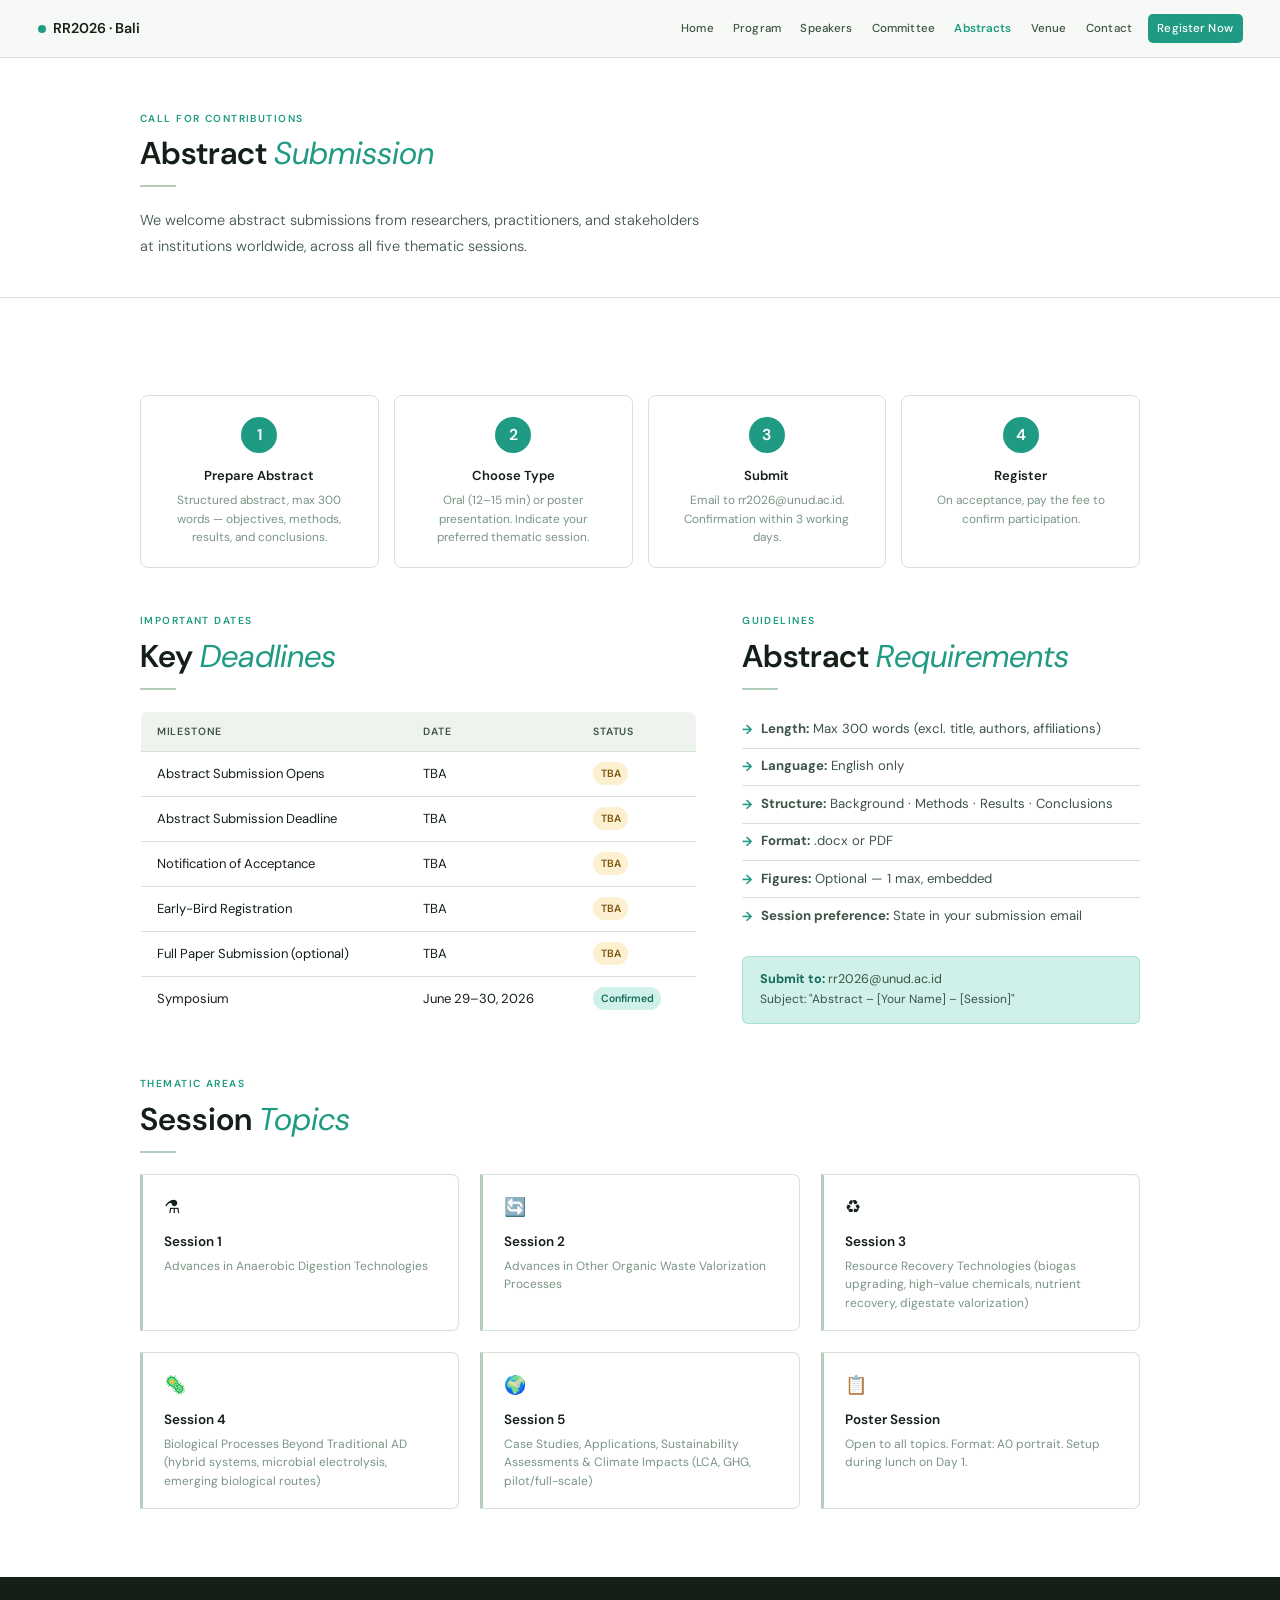
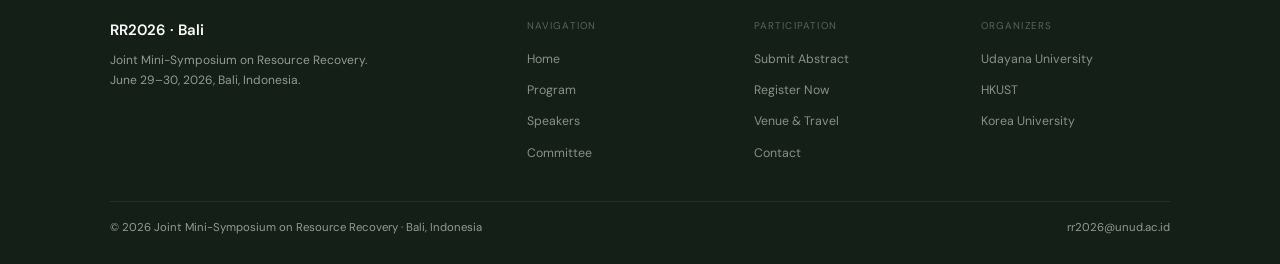
==== abstracts.html @ 8d0b7ef0 "abstracts.html" ====
<!DOCTYPE html>
<html lang="en">
<head>
<meta charset="UTF-8">
<meta name="viewport" content="width=device-width, initial-scale=1.0">
<title>Abstracts | RR2026 — Joint Mini-Symposium on Resource Recovery, Bali</title>
<link rel="stylesheet" href="style.css">
</head>
<body>

<!-- ── NAV ── -->
<nav>
  <div class="nav-logo"><span class="dot"></span> RR2026 &middot; Bali</div>
  <div class="nav-links">
    <a href="index.html">Home</a>
    <a href="program.html">Program</a>
    <a href="speakers.html">Speakers</a>
    <a href="committee.html">Committee</a>
    <a href="abstracts.html" class="active">Abstracts</a>
    <a href="venue.html">Venue</a>
    <a href="contact.html">Contact</a>
    <a href="register.html" class="nav-cta">Register Now</a>
  </div>
</nav>

<div style="padding-top:58px;">
  <div class="page-header">
    <div class="container">
      <p class="eyebrow">Call for Contributions</p>
      <h1 class="section-title">Abstract <em>Submission</em></h1>
      <div class="rule"></div>
      <p class="section-lead">We welcome abstract submissions from researchers, practitioners, and stakeholders at institutions worldwide, across all five thematic sessions.</p>
    </div>
  </div>

  <section class="sec-white">
    <div class="container">

      <div class="steps-row">
        <div class="step-card"><div class="step-num">1</div><div class="step-title">Prepare Abstract</div><div class="step-desc">Structured abstract, max 300 words — objectives, methods, results, and conclusions.</div></div>
        <div class="step-card"><div class="step-num">2</div><div class="step-title">Choose Type</div><div class="step-desc">Oral (12–15 min) or poster presentation. Indicate your preferred thematic session.</div></div>
        <div class="step-card"><div class="step-num">3</div><div class="step-title">Submit</div><div class="step-desc">Email to rr2026@unud.ac.id. Confirmation within 3 working days.</div></div>
        <div class="step-card"><div class="step-num">4</div><div class="step-title">Register</div><div class="step-desc">On acceptance, pay the fee to confirm participation.</div></div>
      </div>

      <div style="display:grid;grid-template-columns:1.4fr 1fr;gap:3rem;align-items:start;margin-top:3rem;">
        <div>
          <p class="eyebrow">Important Dates</p>
          <h2 class="section-title">Key <em>Deadlines</em></h2>
          <div class="rule"></div>
          <table class="dates-table">
            <thead><tr><th>Milestone</th><th>Date</th><th>Status</th></tr></thead>
            <tbody>
              <tr><td>Abstract Submission Opens</td><td>TBA</td><td><span class="spill spill-tba">TBA</span></td></tr>
              <tr><td>Abstract Submission Deadline</td><td>TBA</td><td><span class="spill spill-tba">TBA</span></td></tr>
              <tr><td>Notification of Acceptance</td><td>TBA</td><td><span class="spill spill-tba">TBA</span></td></tr>
              <tr><td>Early-Bird Registration</td><td>TBA</td><td><span class="spill spill-tba">TBA</span></td></tr>
              <tr><td>Full Paper Submission (optional)</td><td>TBA</td><td><span class="spill spill-tba">TBA</span></td></tr>
              <tr><td>Symposium</td><td>June 29–30, 2026</td><td><span class="spill spill-ok">Confirmed</span></td></tr>
            </tbody>
          </table>
        </div>
        <div>
          <p class="eyebrow">Guidelines</p>
          <h2 class="section-title">Abstract <em>Requirements</em></h2>
          <div class="rule"></div>
          <ul class="checklist">
            <li><span class="ck-icon">→</span><div><strong>Length:</strong> Max 300 words (excl. title, authors, affiliations)</div></li>
            <li><span class="ck-icon">→</span><div><strong>Language:</strong> English only</div></li>
            <li><span class="ck-icon">→</span><div><strong>Structure:</strong> Background · Methods · Results · Conclusions</div></li>
            <li><span class="ck-icon">→</span><div><strong>Format:</strong> .docx or PDF</div></li>
            <li><span class="ck-icon">→</span><div><strong>Figures:</strong> Optional — 1 max, embedded</div></li>
            <li><span class="ck-icon">→</span><div><strong>Session preference:</strong> State in your submission email</div></li>
          </ul>
          <div class="notice notice-teal" style="margin-top:1.4rem;">
            <strong>Submit to:</strong> rr2026@unud.ac.id<br>
            <span style="font-size:0.8rem;">Subject: "Abstract – [Your Name] – [Session]"</span>
          </div>
        </div>
      </div>

      <div style="margin-top:3.5rem;">
        <p class="eyebrow">Thematic Areas</p>
        <h2 class="section-title">Session <em>Topics</em></h2>
        <div class="rule"></div>
        <div class="grid-3" style="margin-top:1.4rem;">
          <div class="topic-card"><div class="topic-icon">⚗️</div><div class="topic-title">Session 1</div><div class="topic-desc">Advances in Anaerobic Digestion Technologies</div></div>
          <div class="topic-card"><div class="topic-icon">🔄</div><div class="topic-title">Session 2</div><div class="topic-desc">Advances in Other Organic Waste Valorization Processes</div></div>
          <div class="topic-card"><div class="topic-icon">♻️</div><div class="topic-title">Session 3</div><div class="topic-desc">Resource Recovery Technologies (biogas upgrading, high-value chemicals, nutrient recovery, digestate valorization)</div></div>
          <div class="topic-card"><div class="topic-icon">🦠</div><div class="topic-title">Session 4</div><div class="topic-desc">Biological Processes Beyond Traditional AD (hybrid systems, microbial electrolysis, emerging biological routes)</div></div>
          <div class="topic-card"><div class="topic-icon">🌍</div><div class="topic-title">Session 5</div><div class="topic-desc">Case Studies, Applications, Sustainability Assessments &amp; Climate Impacts (LCA, GHG, pilot/full-scale)</div></div>
          <div class="topic-card"><div class="topic-icon">📋</div><div class="topic-title">Poster Session</div><div class="topic-desc">Open to all topics. Format: A0 portrait. Setup during lunch on Day 1.</div></div>
        </div>
      </div>

    </div>
  </section>
</div>

<!-- ── FOOTER ── -->
<footer>
  <div class="footer-grid">
    <div class="footer-brand"><div class="footer-name">RR2026 · Bali</div><p>Joint Mini-Symposium on Resource Recovery. June 29–30, 2026, Bali, Indonesia.</p></div>
    <div><div class="footer-col-ttl">Navigation</div><ul class="footer-links"><li><a href="index.html">Home</a></li><li><a href="program.html">Program</a></li><li><a href="speakers.html">Speakers</a></li><li><a href="committee.html">Committee</a></li></ul></div>
    <div><div class="footer-col-ttl">Participation</div><ul class="footer-links"><li><a href="abstracts.html">Submit Abstract</a></li><li><a href="register.html">Register Now</a></li><li><a href="venue.html">Venue &amp; Travel</a></li><li><a href="contact.html">Contact</a></li></ul></div>
    <div><div class="footer-col-ttl">Organizers</div><ul class="footer-links"><li><a href="https://unud.ac.id" target="_blank">Udayana University</a></li><li><a href="https://hkust.edu.hk" target="_blank">HKUST</a></li><li><a href="https://korea.ac.kr" target="_blank">Korea University</a></li></ul></div>
  </div>
  <div class="footer-bottom"><span>© 2026 Joint Mini-Symposium on Resource Recovery · Bali, Indonesia</span><span>rr2026@unud.ac.id</span></div>
</footer>
<script src="js/main.js"></script>
</body>
</html>
---- style.css ----
/* ===================================================
   RR2026 — Microbe-inspired Theme
   Palette: bioluminescent teal + agar amber + spore violet
   Font: system sans-serif stack
   =================================================== */

@import url('https://fonts.googleapis.com/css2?family=DM+Sans:ital,opsz,wght@0,9..40,300;0,9..40,400;0,9..40,500;0,9..40,600;1,9..40,400&display=swap');

:root {
  /* ── Microbe palette ── */
  --bg:          #f7f9f7;       /* agar plate off-white  */
  --bg2:         #eef3ee;       /* petri dish green tint */
  --bg3:         #e4ede9;       /* culture medium        */
  --surface:     #ffffff;
  --border:      #d5e2d8;
  --border2:     #b5cebc;

  --text:        #141f18;       /* deep forest           */
  --text2:       #3d5447;       /* moss                  */
  --muted:       #7a9484;       /* sage                  */

  /* ── Accent ramps ── */
  --teal:        #1e9b82;       /* bioluminescent teal   */
  --teal-d:      #136b5b;
  --teal-lt:     #d0f0ea;

  --amber:       #b07a1a;       /* spore amber           */
  --amber-d:     #7a540f;
  --amber-lt:    #fdf0d0;

  --violet:      #6e4fa0;       /* crystal violet stain  */
  --violet-d:    #4e3572;
  --violet-lt:   #ede4f8;

  --coral:       #c0553a;       /* safranin red          */
  --coral-d:     #8a3a26;
  --coral-lt:    #faebe5;

  --mint:        #3aaa72;       /* colony green          */
  --mint-d:      #277a50;
  --mint-lt:     #daf3e8;

  /* ── Primary action ── */
  --cta:         var(--teal);
  --cta-d:       var(--teal-d);
  --cta-lt:      var(--teal-lt);

  --cta2:        var(--coral);
  --cta2-d:      var(--coral-d);
  --cta2-lt:     var(--coral-lt);

  font-size: 15px;
}

*, *::before, *::after { box-sizing: border-box; margin: 0; padding: 0; }
html { scroll-behavior: smooth; }

body {
  font-family: 'DM Sans', system-ui, -apple-system, sans-serif;
  background: var(--bg);
  color: var(--text);
  line-height: 1.65;
  overflow-x: hidden;
}

a { color: var(--teal); text-decoration: none; }
a:hover { text-decoration: underline; }

h1, h2, h3, h4 {
  font-family: 'DM Sans', system-ui, -apple-system, sans-serif;
  font-weight: 600;
  line-height: 1.2;
  color: var(--text);
}

/* ── Utility labels ── */
.eyebrow {
  font-size: 0.68rem;
  font-weight: 600;
  letter-spacing: 0.14em;
  text-transform: uppercase;
  color: var(--teal);
  font-variant-numeric: tabular-nums;
  margin-bottom: 0.5rem;
}
.section-title { font-size: clamp(1.55rem, 3vw, 2.1rem); margin-bottom: 0.65rem; }
.section-title em { font-style: italic; font-weight: 400; color: var(--teal); }
.section-lead { font-size: 0.97rem; color: var(--text2); max-width: 560px; line-height: 1.75; font-weight: 300; }
.rule { width: 36px; height: 2px; background: var(--border2); margin: 0.85rem 0 1.4rem; }

/* ── Layout ── */
.container  { max-width: 1060px; margin: 0 auto; padding: 0 2rem; }
section     { padding: 4.5rem 0; }
.sec-alt    { background: var(--bg2); }
.sec-white  { background: var(--surface); }
.sec-teal   { background: var(--teal); }
.sec-dark   { background: var(--text); }

/* ── NAV ── */
nav {
  position: fixed; top: 0; left: 0; right: 0; z-index: 1000;
  background: rgba(247,249,247,0.95);
  backdrop-filter: blur(12px);
  border-bottom: 1px solid var(--border);
  height: 58px;
  display: flex; align-items: center; justify-content: space-between;
  padding: 0 2.5rem;
}
.nav-logo {
  font-size: 0.95rem; font-weight: 600; color: var(--text);
  display: flex; align-items: center; gap: 0.5rem;
}
.nav-logo .dot {
  width: 8px; height: 8px; border-radius: 50%;
  background: var(--teal); display: inline-block;
  animation: pulse-dot 2.4s ease-in-out infinite;
}
@keyframes pulse-dot { 0%,100%{transform:scale(1);opacity:1} 50%{transform:scale(1.5);opacity:0.5} }

.nav-links { display: flex; align-items: center; gap: 0; }
.nav-links a {
  font-size: 0.77rem; font-weight: 500; color: var(--text2);
  padding: 0.32rem 0.65rem; border-radius: 5px;
  transition: all 0.15s; cursor: pointer; text-decoration: none;
  letter-spacing: 0.01em;
}
.nav-links a:hover { color: var(--teal); background: var(--teal-lt); text-decoration: none; }
.nav-links a.active { color: var(--teal); font-weight: 600; }
.nav-cta { background: var(--teal) !important; color: white !important; margin-left: 0.4rem; }
.nav-cta:hover { background: var(--teal-d) !important; }

/* ── Pages ── */
.page { display: none; padding-top: 58px; min-height: 100vh; }
.page.active { display: block; }

/* ── Buttons ── */
.btn {
  display: inline-flex; align-items: center; gap: 0.4rem;
  padding: 0.62rem 1.35rem; border-radius: 6px;
  font-size: 0.87rem; font-weight: 500;
  font-family: inherit; border: none; cursor: pointer;
  transition: all 0.17s; text-decoration: none;
}
.btn-teal  { background: var(--teal);  color: white; }
.btn-teal:hover { background: var(--teal-d); transform: translateY(-1px); text-decoration: none; color: white; }
.btn-outline { background: transparent; color: var(--teal); border: 1.5px solid var(--teal); }
.btn-outline:hover { background: var(--teal-lt); text-decoration: none; }
.btn-amber { background: var(--amber); color: white; }
.btn-amber:hover { background: var(--amber-d); text-decoration: none; color: white; }
.btn-coral { background: var(--coral); color: white; }
.btn-coral:hover { background: var(--coral-d); transform: translateY(-1px); text-decoration: none; color: white; }
.btn-sm    { padding: 0.4rem 0.85rem; font-size: 0.8rem; }
.btn-full  { width: 100%; justify-content: center; }

/* ══════════════════════════════════════════════
   HERO — microbe canvas background
══════════════════════════════════════════════ */
.hero {
  position: relative;
  min-height: calc(100vh - 58px);
  background: #f0f7f3;  /* very light agar tint */
  display: flex; align-items: center;
  overflow: hidden;
  border-bottom: 1px solid var(--border);
}
#microbe-canvas {
  position: absolute; inset: 0;
  width: 100%; height: 100%;
  pointer-events: none;
}

/* subtle grid overlay for petri-dish feel */
.hero::before {
  content: '';
  position: absolute; inset: 0;
  background-image:
    linear-gradient(var(--border) 1px, transparent 1px),
    linear-gradient(90deg, var(--border) 1px, transparent 1px);
  background-size: 48px 48px;
  opacity: 0.25;
  pointer-events: none;
}

.hero-content {
  position: relative; z-index: 2;
  max-width: 1060px; margin: 0 auto;
  padding: 5rem 2rem 5rem;
  width: 100%;
}

.hero-badge {
  display: inline-flex; align-items: center; gap: 0.5rem;
  background: var(--teal-lt);
  color: var(--teal-d);
  font-size: 0.71rem; font-weight: 600;
  letter-spacing: 0.1em; text-transform: uppercase;
  padding: 0.35rem 0.9rem; border-radius: 100px;
  border: 1px solid rgba(30,155,130,0.25);
  margin-bottom: 1.75rem;
}
.hero-badge .live-dot {
  width: 6px; height: 6px; border-radius: 50%;
  background: var(--mint);
  animation: blink-dot 2s ease-in-out infinite;
}
@keyframes blink-dot { 0%,100%{opacity:1} 50%{opacity:0.2} }

.hero h1 {
  font-size: clamp(2rem, 5.5vw, 3.5rem);
  max-width: 780px; line-height: 1.15;
  margin-bottom: 1.1rem; font-weight: 600;
  color: var(--text);
}
.hero h1 em { color: var(--teal); font-style: italic; font-weight: 400; }
.hero-sub {
  font-size: 1rem; font-weight: 300; color: var(--text2);
  max-width: 540px; line-height: 1.8; margin-bottom: 2.5rem;
}
.hero-meta {
  display: flex; flex-wrap: wrap; gap: 2rem;
  padding: 1.4rem 0; border-top: 1px solid var(--border);
  border-bottom: 1px solid var(--border); margin-bottom: 2.5rem;
}
.meta-item { display: flex; flex-direction: column; gap: 0.1rem; }
.meta-lbl  { font-size: 0.67rem; text-transform: uppercase; letter-spacing: 0.1em; color: var(--muted); }
.meta-val  { font-size: 0.9rem; font-weight: 500; color: var(--text); }
.hero-btns { display: flex; gap: 0.75rem; flex-wrap: wrap; }
.hosts-strip {
  margin-top: 2.5rem; padding-top: 1.4rem;
  border-top: 1px solid var(--border);
  display: flex; align-items: center; gap: 0.75rem; flex-wrap: wrap;
}
.hosts-lbl { font-size: 0.69rem; text-transform: uppercase; letter-spacing: 0.1em; color: var(--muted); }
.host-tag {
  font-size: 0.79rem; font-weight: 500; color: var(--text2);
  background: var(--surface); border: 1px solid var(--border);
  padding: 0.28rem 0.7rem; border-radius: 4px;
}

/* ── Countdown ── */
.countdown-bar {
  background: var(--teal);
  padding: 1.1rem 2rem;
  display: flex; justify-content: center; align-items: center;
  gap: 2rem; flex-wrap: wrap;
}
.cd-lbl { font-size: 0.7rem; text-transform: uppercase; letter-spacing: 0.12em; color: rgba(255,255,255,0.65); }
.cd-units { display: flex; gap: 1rem; }
.cd-unit  { text-align: center; }
.cd-num   { font-size: 1.55rem; font-weight: 600; color: white; line-height: 1; display: block; min-width: 44px; }
.cd-unit-lbl { font-size: 0.6rem; letter-spacing: 0.1em; text-transform: uppercase; color: rgba(255,255,255,0.55); }

/* ── Section shared ── */
.page-header { background: var(--surface); border-bottom: 1px solid var(--border); padding: 3.5rem 2rem 2.5rem; }
.page-header .section-lead { color: var(--text2); }

/* ── Cards ── */
.card {
  background: var(--surface);
  border: 1px solid var(--border);
  border-radius: 8px; padding: 1.4rem;
  transition: border-color 0.15s, box-shadow 0.15s;
}
.card:hover { border-color: var(--border2); box-shadow: 0 4px 14px rgba(0,0,0,0.05); }

.grid-2 { display: grid; grid-template-columns: 1fr 1fr; gap: 1.4rem; }
.grid-3 { display: grid; grid-template-columns: repeat(3,1fr); gap: 1.4rem; }
.grid-4 { display: grid; grid-template-columns: repeat(4,1fr); gap: 1rem; }

/* ── About stats ── */
.stat-box { background: var(--bg2); border: 1px solid var(--border); border-radius: 8px; padding: 1.75rem; }
.stat-row { display: flex; gap: 1rem; margin-top: 1.2rem; }
.stat-item { flex:1; background: var(--surface); border: 1px solid var(--border); border-radius: 6px; padding: 0.9rem; text-align: center; }
.stat-num  { font-size: 1.75rem; font-weight: 700; color: var(--teal); line-height: 1; }
.stat-lbl  { font-size: 0.67rem; text-transform: uppercase; letter-spacing: 0.06em; color: var(--muted); margin-top: 0.2rem; }

/* ── Checklist ── */
.checklist { list-style: none; margin-top: 1.25rem; }
.checklist li {
  display: flex; gap: 0.6rem; align-items: flex-start;
  padding: 0.5rem 0; border-bottom: 1px solid var(--border);
  font-size: 0.88rem; color: var(--text2); line-height: 1.55;
}
.checklist li:last-child { border: none; }
.ck-icon { color: var(--teal); font-weight: 700; margin-top: 1px; flex-shrink: 0; }

/* ── Topic cards ── */
.topic-card {
  background: var(--surface); border: 1px solid var(--border);
  border-left: 3px solid var(--border2);
  border-radius: 0 7px 7px 0; padding: 1.2rem 1.2rem 1.2rem 1.4rem;
  transition: border-left-color 0.15s, box-shadow 0.15s;
}
.topic-card:hover { border-left-color: var(--teal); box-shadow: 0 3px 12px rgba(0,0,0,0.04); }
.topic-icon  { font-size: 1.2rem; margin-bottom: 0.5rem; }
.topic-title { font-size: 0.9rem; font-weight: 600; color: var(--text); margin-bottom: 0.25rem; }
.topic-desc  { font-size: 0.8rem; color: var(--muted); line-height: 1.55; }

/* ── Info cards ── */
.info-card { border-left: 3px solid transparent; }
.info-card:hover { border-left-color: var(--teal); }
.ic-icon   { font-size: 1.2rem; margin-bottom: 0.55rem; }
.ic-title  { font-weight: 600; font-size: 0.9rem; margin-bottom: 0.3rem; }
.ic-text   { font-size: 0.82rem; color: var(--text2); line-height: 1.58; }

/* ── Color accent pills on topics ── */
.pill {
  display: inline-block; font-size: 0.68rem; font-weight: 600;
  letter-spacing: 0.07em; text-transform: uppercase;
  padding: 0.18rem 0.55rem; border-radius: 3px; margin-bottom: 0.35rem;
}
.pill-teal   { background: var(--teal-lt);   color: var(--teal-d); }
.pill-amber  { background: var(--amber-lt);  color: var(--amber-d); }
.pill-violet { background: var(--violet-lt); color: var(--violet-d); }
.pill-coral  { background: var(--coral-lt);  color: var(--coral-d); }
.pill-mint   { background: var(--mint-lt);   color: var(--mint-d); }

/* ── Program ── */
.day-tabs { display: flex; gap: 0.2rem; border-bottom: 1px solid var(--border); margin: 2rem 0 0; }
.day-tab {
  padding: 0.55rem 1.4rem; font-size: 0.84rem; font-weight: 500;
  cursor: pointer; border: none; background: none; font-family: inherit;
  color: var(--muted); border-bottom: 2px solid transparent;
  margin-bottom: -1px; transition: all 0.15s;
}
.day-tab.active { color: var(--teal); border-bottom-color: var(--teal); font-weight: 600; }
.day-tab:hover  { color: var(--text); }
.day-content { display: none; }
.day-content.active { display: block; }
.schedule { margin-top: 2rem; }
.sched-row {
  display: grid; grid-template-columns: 108px 1fr;
  gap: 1.4rem; padding: 0.95rem 0;
  border-bottom: 1px solid var(--border); align-items: start;
}
.sched-row:last-child { border: none; }
.sched-time  { font-size: 0.74rem; color: var(--muted); padding-top: 2px; line-height: 1.4; font-variant-numeric: tabular-nums; }
.sched-tag   { display: inline-block; font-size: 0.64rem; font-weight: 600; letter-spacing: 0.08em; text-transform: uppercase; padding: 0.16rem 0.5rem; border-radius: 3px; margin-bottom: 0.3rem; }
.tag-keynote  { background: var(--amber-lt);  color: var(--amber-d); }
.tag-session  { background: var(--teal-lt);   color: var(--teal-d); }
.tag-break    { background: var(--bg3);        color: var(--muted); }
.tag-social   { background: var(--coral-lt);  color: var(--coral-d); }
.tag-ceremony { background: var(--violet-lt); color: var(--violet-d); }
.sched-title  { font-size: 0.93rem; font-weight: 600; color: var(--text); }
.sched-desc   { font-size: 0.82rem; color: var(--text2); margin-top: 0.18rem; line-height: 1.52; }

/* ── Speakers ── */
.speaker-card {
  background: var(--surface); border: 1px solid var(--border);
  border-radius: 8px; overflow: hidden; transition: box-shadow 0.15s;
}
.speaker-card:hover { box-shadow: 0 5px 18px rgba(0,0,0,0.07); }
.speaker-avatar {
  height: 150px; background: var(--bg2);
  display: flex; align-items: center; justify-content: center;
  border-bottom: 1px solid var(--border);
}
.speaker-initials { font-size: 1.9rem; color: var(--border2); font-weight: 600; }
.spk-body { padding: 1.15rem; }
.spk-name  { font-size: 0.98rem; font-weight: 600; color: var(--text); }
.spk-role  { font-size: 0.76rem; color: var(--teal); font-weight: 500; margin: 0.18rem 0; }
.spk-affil { font-size: 0.75rem; color: var(--muted); }
.spk-slot  { margin-top: 0.7rem; font-size: 0.73rem; background: var(--bg2); border: 1px solid var(--border); border-radius: 4px; padding: 0.3rem 0.55rem; color: var(--text2); }

/* ── Committee ── */
.comm-group   { margin-bottom: 2.75rem; }
.comm-heading {
  display: flex; align-items: center; gap: 0.7rem;
  font-size: 1.15rem; font-weight: 600; color: var(--text);
  padding-bottom: 0.7rem; border-bottom: 2px solid var(--border); margin-bottom: 1.1rem;
}
.comm-badge { font-size: 0.62rem; font-weight: 600; letter-spacing: 0.08em; text-transform: uppercase; background: var(--teal-lt); color: var(--teal-d); padding: 0.18rem 0.5rem; border-radius: 3px; }
.cm-card { background: var(--surface); border: 1px solid var(--border); border-radius: 6px; padding: 0.95rem 1.05rem; transition: border-color 0.15s; }
.cm-card:hover { border-color: var(--border2); }
.cm-name  { font-weight: 600; font-size: 0.86rem; color: var(--text); }
.cm-role  { font-size: 0.74rem; color: var(--teal); font-weight: 500; margin: 0.14rem 0; }
.cm-affil { font-size: 0.72rem; color: var(--muted); display: flex; align-items: center; gap: 0.3rem; margin-top: 0.22rem; }
.udot     { width: 7px; height: 7px; border-radius: 50%; flex-shrink: 0; }
.dot-u    { background: #c44a28; }
.dot-h    { background: #003087; }
.dot-k    { background: #aa0a0a; }
.cm-tba   { background: var(--bg2); border: 1.5px dashed var(--border2); border-radius: 6px; padding: 0.95rem; display: flex; align-items: center; justify-content: center; }
.cm-tba span { font-size: 0.76rem; color: var(--muted); }

/* ── Abstracts ── */
.steps-row { display: grid; grid-template-columns: repeat(4,1fr); gap: 1rem; margin: 2rem 0; }
.step-card { background: var(--surface); border: 1px solid var(--border); border-radius: 8px; padding: 1.4rem; text-align: center; }
.step-num  { width: 36px; height: 36px; background: var(--teal); color: white; font-size: 1.05rem; font-weight: 600; border-radius: 50%; display: flex; align-items: center; justify-content: center; margin: 0 auto 0.8rem; }
.step-title { font-weight: 600; font-size: 0.87rem; color: var(--text); margin-bottom: 0.3rem; }
.step-desc  { font-size: 0.79rem; color: var(--muted); line-height: 1.55; }
.dates-table { width: 100%; border-collapse: collapse; background: var(--surface); border: 1px solid var(--border); border-radius: 8px; overflow: hidden; font-size: 0.87rem; }
.dates-table th { background: var(--bg2); padding: 0.7rem 1.05rem; text-align: left; font-size: 0.7rem; letter-spacing: 0.08em; text-transform: uppercase; font-weight: 600; color: var(--text2); border-bottom: 1px solid var(--border); }
.dates-table td { padding: 0.7rem 1.05rem; border-bottom: 1px solid var(--border); color: var(--text); }
.dates-table tr:last-child td { border: none; }
.dates-table tr:hover td { background: var(--bg2); }
.spill { display: inline-flex; align-items: center; gap: 0.25rem; font-size: 0.7rem; font-weight: 600; padding: 0.18rem 0.5rem; border-radius: 100px; }
.spill-tba { background: var(--amber-lt); color: var(--amber-d); }
.spill-ok  { background: var(--teal-lt);  color: var(--teal-d); }

/* ── Venue ── */
.map-box { background: var(--bg2); border: 1px solid var(--border); border-radius: 8px; height: 320px; display: flex; align-items: center; justify-content: center; text-align: center; padding: 2rem; }
.map-box h4 { font-size: 1.05rem; margin: 0.45rem 0 0.2rem; }
.map-box p  { font-size: 0.82rem; color: var(--muted); }
.map-box a  { display: inline-flex; align-items: center; gap: 0.3rem; margin-top: 0.65rem; font-size: 0.82rem; font-weight: 500; }
.vf-list { list-style: none; margin-top: 0.85rem; }
.vf-list li { display: flex; gap: 0.6rem; align-items: flex-start; padding: 0.5rem 0; border-bottom: 1px solid var(--border); font-size: 0.86rem; color: var(--text2); }
.vf-list li:last-child { border: none; }
.accomm-card { background: var(--surface); border: 1px solid var(--border); border-radius: 6px; padding: 1.05rem 1.2rem; }
.accomm-name  { font-weight: 600; font-size: 0.9rem; color: var(--text); }
.accomm-dist  { font-size: 0.75rem; color: var(--teal); margin: 0.14rem 0; }
.accomm-price { font-size: 0.77rem; color: var(--muted); margin-top: 0.22rem; }

/* ── Register ── */
.reg-layout { display: grid; grid-template-columns: 340px 1fr; gap: 3rem; align-items: start; }
.fee-card { background: var(--surface); border: 1px solid var(--border); border-radius: 8px; overflow: hidden; position: sticky; top: 72px; }
.fee-top  { background: var(--teal); color: white; padding: 1.65rem; }
.fee-top .ey { font-size: 0.65rem; letter-spacing: 0.12em; text-transform: uppercase; opacity: 0.7; margin-bottom: 0.35rem; }
.fee-top h3 { font-size: 1.15rem; font-weight: 600; margin-bottom: 0.18rem; }
.fee-top p  { font-size: 0.8rem; opacity: 0.72; }
.price-row  { display: flex; align-items: baseline; gap: 0.2rem; margin-top: 1rem; }
.price-amt  { font-size: 2.1rem; font-weight: 700; }
.price-rng  { font-size: 0.85rem; opacity: 0.62; }
.fee-body   { padding: 1.4rem; }
.fee-list   { list-style: none; }
.fee-list li { display: flex; gap: 0.5rem; align-items: flex-start; padding: 0.38rem 0; border-bottom: 1px solid var(--border); font-size: 0.83rem; color: var(--text2); }
.fee-list li:last-child { border: none; }
.fee-ck     { color: var(--teal); font-weight: 700; flex-shrink: 0; margin-top: 1px; }
.fee-note   { margin-top: 0.9rem; padding: 0.9rem; background: var(--amber-lt); border: 1px solid rgba(176,122,26,0.2); border-radius: 6px; font-size: 0.78rem; color: var(--text2); line-height: 1.5; }
.fee-note strong { color: var(--amber-d); }

.form-card  { background: var(--surface); border: 1px solid var(--border); border-radius: 8px; padding: 2rem; }
.form-card h3 { font-size: 1.2rem; font-weight: 600; margin-bottom: 1.4rem; padding-bottom: 0.9rem; border-bottom: 1px solid var(--border); }
.form-group { margin-bottom: 1.05rem; }
.form-lbl   { display: block; font-size: 0.77rem; font-weight: 600; color: var(--text); margin-bottom: 0.32rem; }
.form-lbl .req { color: var(--coral); }
.form-inp, .form-sel, .form-ta {
  width: 100%; padding: 0.58rem 0.85rem;
  border: 1.5px solid var(--border); border-radius: 5px;
  font-family: inherit; font-size: 0.87rem; color: var(--text);
  background: var(--bg); transition: border-color 0.15s, background 0.15s; outline: none;
}
.form-inp:focus, .form-sel:focus, .form-ta:focus { border-color: var(--teal); background: var(--surface); }
.form-ta { resize: vertical; min-height: 78px; }
.form-row { display: grid; grid-template-columns: 1fr 1fr; gap: 1rem; }
.form-hint { font-size: 0.73rem; color: var(--muted); margin-top: 0.28rem; }
.cancel-tbl { width: 100%; border-collapse: collapse; font-size: 0.84rem; }
.cancel-tbl th { background: var(--bg2); padding: 0.58rem 1rem; text-align: left; font-size: 0.7rem; text-transform: uppercase; letter-spacing: 0.07em; color: var(--muted); border-bottom: 1px solid var(--border); }
.cancel-tbl td { padding: 0.58rem 1rem; border-bottom: 1px solid var(--border); color: var(--text2); }
.cancel-tbl tr:last-child td { border: none; }

/* ── Contact ── */
.cdet { display: flex; gap: 0.9rem; align-items: flex-start; padding: 0.9rem 0; border-bottom: 1px solid var(--border); }
.cdet:last-child { border: none; }
.cdet-icon { width: 34px; height: 34px; min-width: 34px; background: var(--bg2); border: 1px solid var(--border); border-radius: 6px; display: flex; align-items: center; justify-content: center; font-size: 0.88rem; }
.cdet-lbl  { font-size: 0.68rem; text-transform: uppercase; letter-spacing: 0.08em; color: var(--muted); }
.cdet-val  { font-size: 0.88rem; color: var(--text); margin-top: 0.1rem; }
.faq-item  { padding: 1.05rem 0; border-bottom: 1px solid var(--border); }
.faq-item:last-child { border: none; }
.faq-q { font-weight: 600; font-size: 0.88rem; color: var(--text); margin-bottom: 0.28rem; }
.faq-a { font-size: 0.83rem; color: var(--text2); line-height: 1.6; }

/* ── Notice banners ── */
.notice { border-radius: 6px; padding: 0.9rem 1.15rem; font-size: 0.84rem; line-height: 1.55; }
.notice-teal  { background: var(--teal-lt);   border: 1px solid rgba(30,155,130,0.22); color: var(--text2); }
.notice-amber { background: var(--amber-lt);  border: 1px solid rgba(176,122,26,0.22); color: var(--text2); }
.notice-teal strong  { color: var(--teal-d); }
.notice-amber strong { color: var(--amber-d); }

/* ── Microbe legend pill in hero ── */
.microbe-key {
  position: absolute; bottom: 1.5rem; right: 2rem; z-index: 3;
  display: flex; align-items: center; gap: 0.5rem;
  background: rgba(255,255,255,0.75);
  border: 1px solid var(--border);
  backdrop-filter: blur(4px);
  border-radius: 100px; padding: 0.28rem 0.75rem;
  font-size: 0.68rem; color: var(--muted);
}
.mk-dot { width: 6px; height: 6px; border-radius: 50%; }

/* ── Footer ── */
footer { background: var(--text); color: rgba(255,255,255,0.55); padding: 2.75rem 2rem 1.75rem; }
.footer-grid { max-width: 1060px; margin: 0 auto; display: grid; grid-template-columns: 2fr 1fr 1fr 1fr; gap: 2.5rem; }
.footer-name { font-size: 1rem; font-weight: 600; color: white; margin-bottom: 0.55rem; }
.footer-brand p { font-size: 0.8rem; line-height: 1.65; max-width: 265px; }
.footer-col-ttl { font-size: 0.66rem; text-transform: uppercase; letter-spacing: 0.12em; color: rgba(255,255,255,0.3); margin-bottom: 0.8rem; }
.footer-links { list-style: none; }
.footer-links li { margin-bottom: 0.42rem; }
.footer-links a { font-size: 0.82rem; color: rgba(255,255,255,0.5); cursor: pointer; transition: color 0.15s; text-decoration: none; }
.footer-links a:hover { color: white; text-decoration: none; }
.footer-bottom { max-width: 1060px; margin: 2rem auto 0; padding-top: 1.15rem; border-top: 1px solid rgba(255,255,255,0.08); display: flex; justify-content: space-between; align-items: center; font-size: 0.76rem; flex-wrap: wrap; gap: 0.4rem; }

/* ── Responsive ── */
@media (max-width: 860px) {
  .reg-layout, .grid-2 { grid-template-columns: 1fr; }
  .fee-card { position: static; }
  .grid-3   { grid-template-columns: 1fr 1fr; }
  .grid-4   { grid-template-columns: 1fr 1fr; }
  .steps-row { grid-template-columns: 1fr 1fr; }
  .footer-grid { grid-template-columns: 1fr 1fr; }
}
@media (max-width: 580px) {
  .grid-3, .grid-4, .steps-row { grid-template-columns: 1fr; }
  .form-row { grid-template-columns: 1fr; }
  nav { padding: 0 1rem; }
  .nav-links a { font-size: 0.72rem; padding: 0.28rem 0.4rem; }
  .footer-grid { grid-template-columns: 1fr; }
  .microbe-key { display: none; }
}
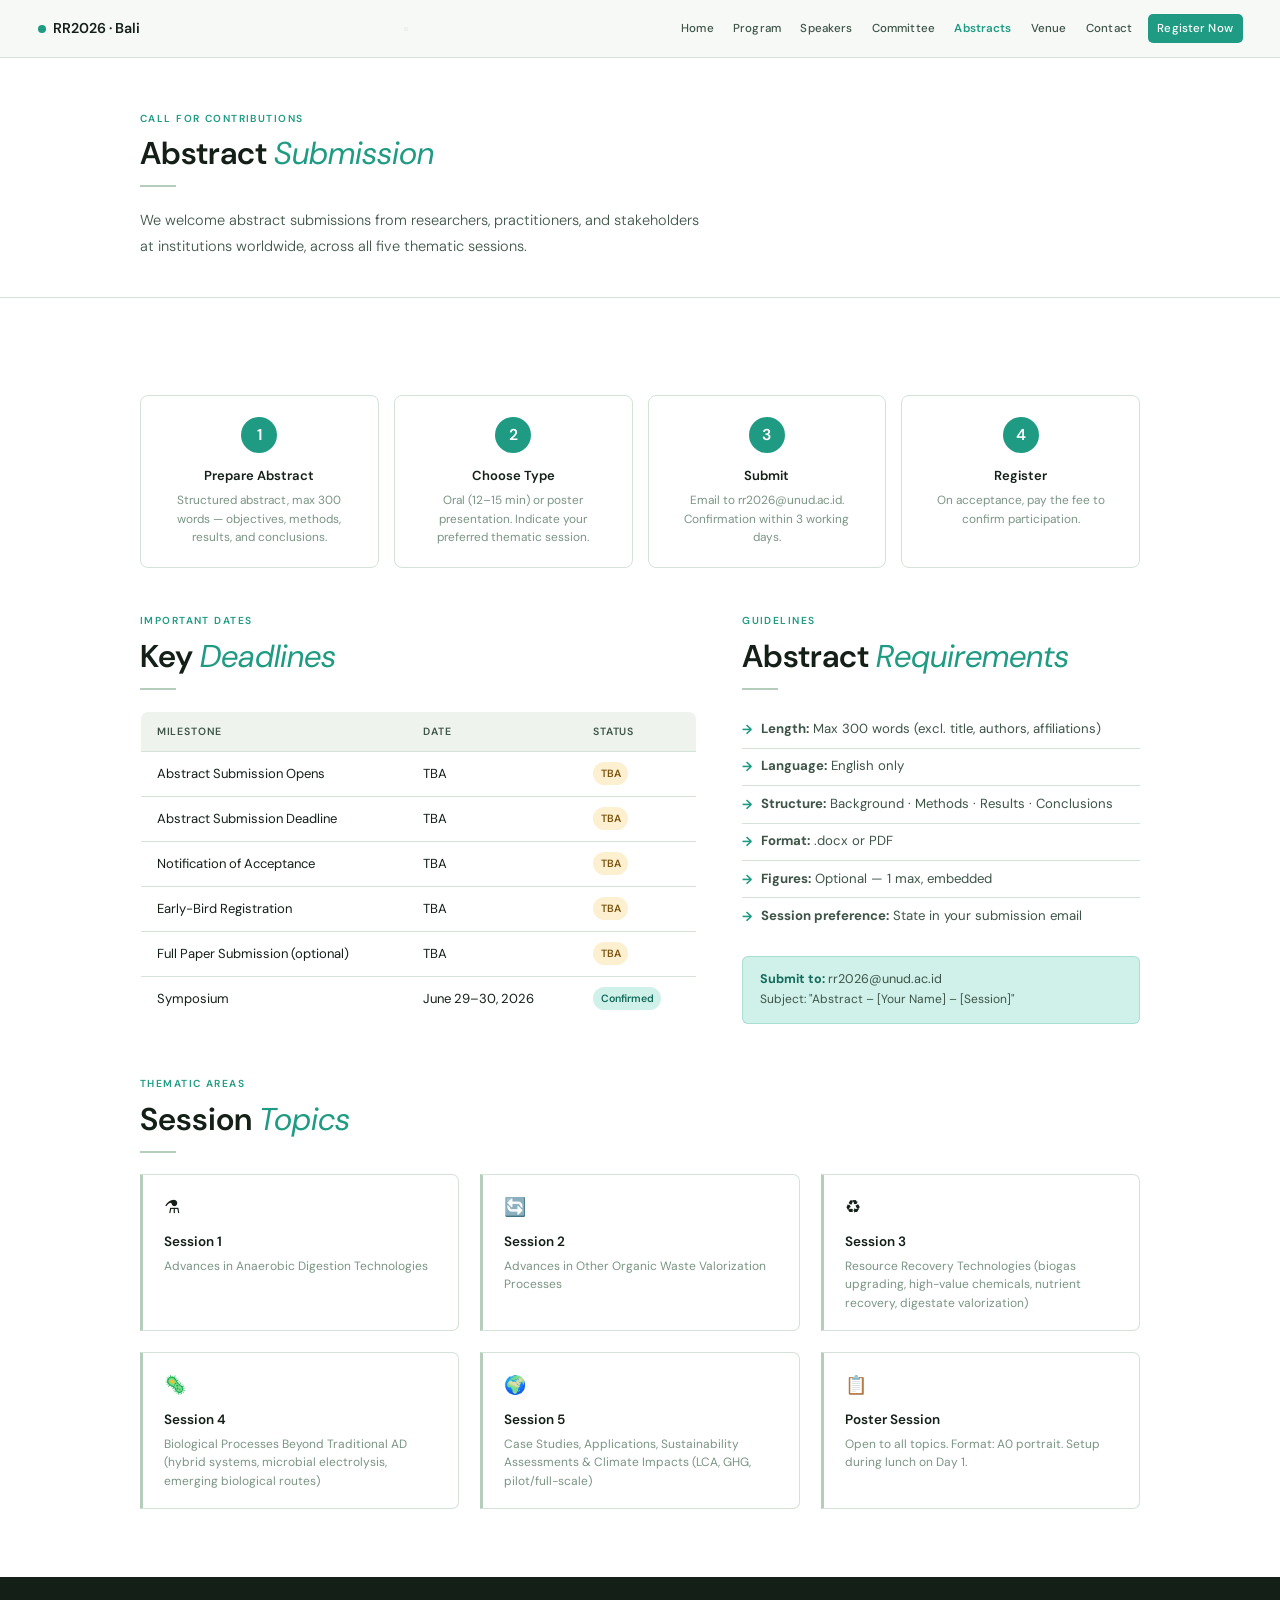
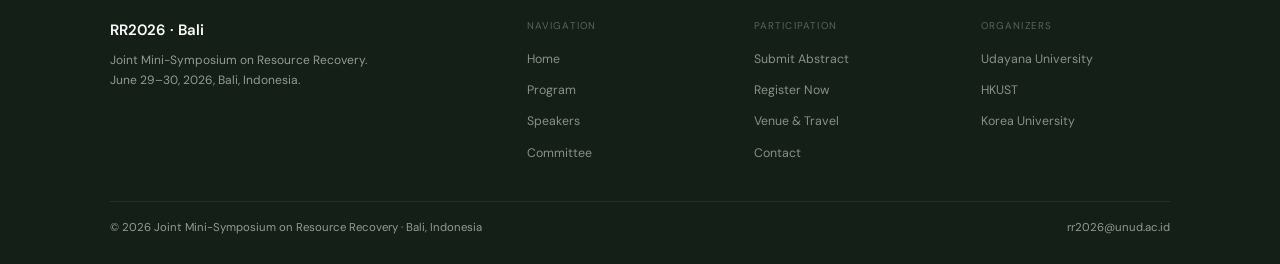
==== commit b6f5779c: "abstracts.html" ====
--- a/abstracts.html
+++ b/abstracts.html
@@ -9,19 +9,26 @@
 <body>
 
 <!-- ── NAV ── -->
+<!-- ── NAV ── -->
 <nav>
   <div class="nav-logo"><span class="dot"></span> RR2026 &middot; Bali</div>
-  <div class="nav-links">
-    <a href="index.html">Home</a>
-    <a href="program.html">Program</a>
-    <a href="speakers.html">Speakers</a>
-    <a href="committee.html">Committee</a>
-    <a href="abstracts.html" class="active">Abstracts</a>
-    <a href="venue.html">Venue</a>
-    <a href="contact.html">Contact</a>
-    <a href="register.html" class="nav-cta">Register Now</a>
+  <button class="hamburger" id="hamburger" aria-label="Toggle menu">
+    <span></span>
+    <span></span>
+    <span></span>
+  </button>
+  <div class="nav-links" id="navLinks">
+    <a data-page="home"      href="index.html">Home</a>
+    <a data-page="program"   href="program.html">Program</a>
+    <a data-page="speakers"  href="speakers.html">Speakers</a>
+    <a data-page="committee" href="committee.html">Committee</a>
+    <a data-page="abstracts" href="abstracts.html">Abstracts</a>
+    <a data-page="venue"     href="venue.html">Venue</a>
+    <a data-page="contact"   href="contact.html">Contact</a>
+    <a data-page="register"  href="register.html" class="nav-cta">Register Now</a>
   </div>
 </nav>
+<div class="nav-overlay" id="navOverlay"></div>
 
 <div style="padding-top:58px;">
   <div class="page-header">
@@ -107,6 +114,6 @@
   </div>
   <div class="footer-bottom"><span>© 2026 Joint Mini-Symposium on Resource Recovery · Bali, Indonesia</span><span>rr2026@unud.ac.id</span></div>
 </footer>
-<script src="js/main.js"></script>
+<script src="main.js"></script>
 </body>
 </html>
--- a/style.css
+++ b/style.css
@@ -95,6 +95,13 @@
 .sec-white  { background: var(--surface); }
 .sec-teal   { background: var(--teal); }
 .sec-dark   { background: var(--text); }
+
+.about-grid { 
+  display: grid; 
+  grid-template-columns: 1fr 1fr; 
+  gap: 4rem; 
+  align-items: start; 
+}
 
 /* ── NAV ── */
 nav {
@@ -498,7 +505,12 @@
   .grid-4   { grid-template-columns: 1fr 1fr; }
   .steps-row { grid-template-columns: 1fr 1fr; }
   .footer-grid { grid-template-columns: 1fr 1fr; }
-}
+  
+  /* Hero adjustments for tablets */
+  .hero-content { padding: 3rem 1.5rem 3rem; }
+  .hero-meta { gap: 1.5rem; }
+}
+
 @media (max-width: 580px) {
   .grid-3, .grid-4, .steps-row { grid-template-columns: 1fr; }
   .form-row { grid-template-columns: 1fr; }
@@ -506,4 +518,148 @@
   .nav-links a { font-size: 0.72rem; padding: 0.28rem 0.4rem; }
   .footer-grid { grid-template-columns: 1fr; }
   .microbe-key { display: none; }
-}
+  
+  /* Enhanced mobile styles */
+  .container { padding: 0 1.25rem; }
+  section { padding: 3rem 0; }
+  
+  /* Hero mobile optimizations */
+  .hero { min-height: auto; }
+  .hero-content { padding: 2.5rem 1.25rem 2.5rem; }
+  .hero h1 { font-size: 1.75rem; margin-bottom: 0.85rem; }
+  .hero-sub { font-size: 0.92rem; margin-bottom: 1.75rem; }
+  .hero-meta { 
+    gap: 1rem; 
+    padding: 1rem 0;
+    flex-direction: column;
+    align-items: flex-start;
+  }
+  .meta-item { 
+    display: grid;
+    grid-template-columns: 100px 1fr;
+    gap: 0.5rem;
+    width: 100%;
+  }
+  .meta-lbl { font-size: 0.65rem; }
+  .meta-val { font-size: 0.85rem; }
+  .hero-btns { 
+    flex-direction: column; 
+    width: 100%;
+    gap: 0.6rem;
+  }
+  .hero-btns .btn { 
+    width: 100%; 
+    justify-content: center;
+    padding: 0.72rem 1rem;
+  }
+  .hosts-strip { 
+    margin-top: 1.75rem; 
+    padding-top: 1rem;
+    flex-direction: column;
+    align-items: flex-start;
+    gap: 0.6rem;
+  }
+  
+  /* Section titles */
+  .section-title { font-size: 1.5rem; }
+  .section-lead { font-size: 0.9rem; }
+  
+  /* Grid layouts for cards */
+  .topic-card, .info-card { 
+    padding: 1.15rem;
+  }
+  .topic-icon { font-size: 1.75rem; }
+  .topic-title { font-size: 0.95rem; }
+  .topic-desc { font-size: 0.82rem; }
+  
+  .ic-icon { font-size: 1.75rem; }
+  .ic-title { font-size: 0.95rem; }
+  .ic-text { font-size: 0.82rem; }
+  
+  /* About section grid */
+  .about-grid {
+    grid-template-columns: 1fr !important;
+    gap: 2.5rem !important;
+  }
+  
+  /* Stats box */
+  .stat-box { padding: 1.35rem 1.15rem; }
+  .stat-row { gap: 0.75rem; }
+  .stat-num { font-size: 1.5rem; }
+  .stat-lbl { font-size: 0.72rem; }
+  
+  /* Page headers */
+  .page-header { padding: 2rem 0 1.5rem; }
+  .page-header h1 { font-size: 1.75rem; }
+  
+  /* Speaker cards */
+  .speaker-card { padding: 1rem; }
+  .speaker-avatar { width: 56px; height: 56px; }
+  .speaker-initials { font-size: 1rem; }
+  .spk-name { font-size: 0.9rem; }
+  .spk-role { font-size: 0.75rem; }
+  .spk-affil { font-size: 0.73rem; }
+  .spk-slot { font-size: 0.7rem; }
+  
+  /* Committee cards */
+  .comm-card { padding: 1rem; }
+  .comm-avatar { width: 56px; height: 56px; }
+  .comm-initials { font-size: 1rem; }
+  .comm-name { font-size: 0.9rem; }
+  .comm-role { font-size: 0.75rem; }
+  .comm-affil { font-size: 0.73rem; }
+  
+  /* Timeline */
+  .timeline-item { padding-left: 1.75rem; }
+  .timeline-dot { width: 10px; height: 10px; left: 0; }
+  .tl-time { font-size: 0.7rem; }
+  .tl-title { font-size: 0.88rem; }
+  .tl-desc { font-size: 0.78rem; }
+  
+  /* Program tables */
+  .prog-day { padding: 1.15rem; }
+  .prog-meta .pm-item { font-size: 0.72rem; }
+  .prog-table { font-size: 0.82rem; }
+  
+  /* Forms */
+  .form-card { padding: 1.35rem; }
+  .form-card h3 { font-size: 1.05rem; margin-bottom: 1.15rem; }
+  
+  /* Footer */
+  footer { padding: 2rem 1.25rem 1.5rem; }
+  .footer-grid { gap: 2rem; }
+  .footer-bottom { 
+    flex-direction: column; 
+    gap: 0.75rem; 
+    text-align: center;
+  }
+  
+  /* Navigation mobile improvements */
+  .nav-logo { font-size: 0.88rem; }
+  .nav-links { gap: 0.1rem; }
+  .nav-cta { 
+    margin-left: 0.25rem;
+    padding: 0.32rem 0.55rem !important;
+  }
+  
+  /* Countdown (if kept) */
+  .countdown-bar { 
+    padding: 1rem 1.25rem; 
+    gap: 1rem;
+    flex-direction: column;
+  }
+  .cd-lbl { font-size: 0.68rem; }
+  .cd-units { gap: 0.75rem; }
+  .cd-num { font-size: 1.35rem; min-width: 38px; }
+  .cd-unit-lbl { font-size: 0.65rem; }
+}
+
+/* Extra small devices */
+@media (max-width: 380px) {
+  .hero h1 { font-size: 1.5rem; }
+  .hero-badge { font-size: 0.65rem; padding: 0.3rem 0.7rem; }
+  .section-title { font-size: 1.35rem; }
+  .nav-links a { font-size: 0.68rem; padding: 0.25rem 0.35rem; }
+  .btn { font-size: 0.82rem; padding: 0.65rem 1.1rem; }
+  .topic-card, .info-card { padding: 1rem; }
+}
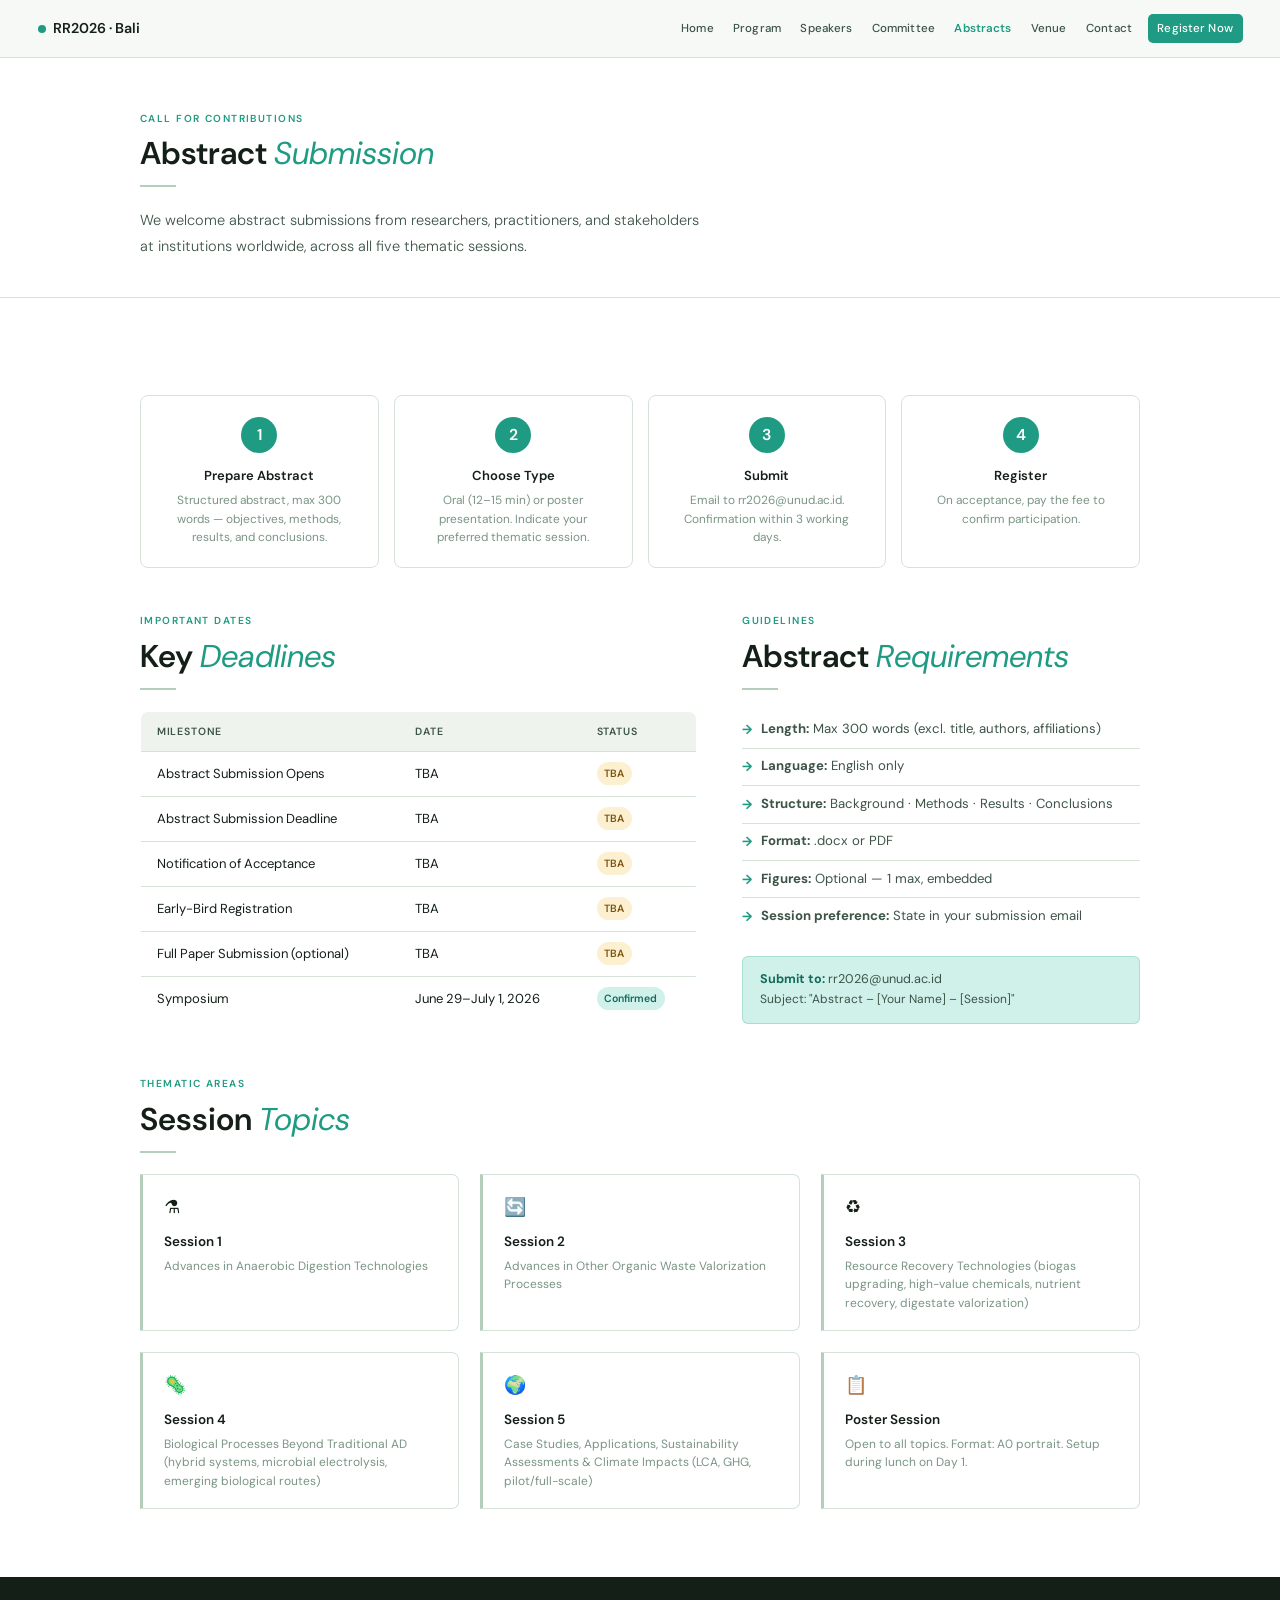
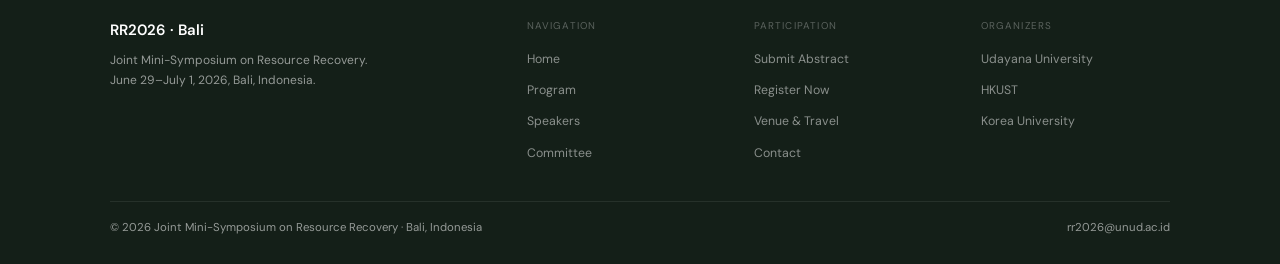
==== commit 0ee03104: "abstracts.html" ====
--- a/abstracts.html
+++ b/abstracts.html
@@ -63,7 +63,7 @@
               <tr><td>Notification of Acceptance</td><td>TBA</td><td><span class="spill spill-tba">TBA</span></td></tr>
               <tr><td>Early-Bird Registration</td><td>TBA</td><td><span class="spill spill-tba">TBA</span></td></tr>
               <tr><td>Full Paper Submission (optional)</td><td>TBA</td><td><span class="spill spill-tba">TBA</span></td></tr>
-              <tr><td>Symposium</td><td>June 29–30, 2026</td><td><span class="spill spill-ok">Confirmed</span></td></tr>
+              <tr><td>Symposium</td><td>June 29–July 1, 2026</td><td><span class="spill spill-ok">Confirmed</span></td></tr>
             </tbody>
           </table>
         </div>
@@ -107,7 +107,7 @@
 <!-- ── FOOTER ── -->
 <footer>
   <div class="footer-grid">
-    <div class="footer-brand"><div class="footer-name">RR2026 · Bali</div><p>Joint Mini-Symposium on Resource Recovery. June 29–30, 2026, Bali, Indonesia.</p></div>
+    <div class="footer-brand"><div class="footer-name">RR2026 · Bali</div><p>Joint Mini-Symposium on Resource Recovery. June 29–July 1, 2026, Bali, Indonesia.</p></div>
     <div><div class="footer-col-ttl">Navigation</div><ul class="footer-links"><li><a href="index.html">Home</a></li><li><a href="program.html">Program</a></li><li><a href="speakers.html">Speakers</a></li><li><a href="committee.html">Committee</a></li></ul></div>
     <div><div class="footer-col-ttl">Participation</div><ul class="footer-links"><li><a href="abstracts.html">Submit Abstract</a></li><li><a href="register.html">Register Now</a></li><li><a href="venue.html">Venue &amp; Travel</a></li><li><a href="contact.html">Contact</a></li></ul></div>
     <div><div class="footer-col-ttl">Organizers</div><ul class="footer-links"><li><a href="https://unud.ac.id" target="_blank">Udayana University</a></li><li><a href="https://hkust.edu.hk" target="_blank">HKUST</a></li><li><a href="https://korea.ac.kr" target="_blank">Korea University</a></li></ul></div>
--- a/style.css
+++ b/style.css
@@ -116,6 +116,7 @@
 .nav-logo {
   font-size: 0.95rem; font-weight: 600; color: var(--text);
   display: flex; align-items: center; gap: 0.5rem;
+  z-index: 1001;
 }
 .nav-logo .dot {
   width: 8px; height: 8px; border-radius: 50%;
@@ -135,6 +136,53 @@
 .nav-links a.active { color: var(--teal); font-weight: 600; }
 .nav-cta { background: var(--teal) !important; color: white !important; margin-left: 0.4rem; }
 .nav-cta:hover { background: var(--teal-d) !important; }
+
+/* Hamburger menu (hidden on desktop) */
+.hamburger {
+  display: none;
+  flex-direction: column;
+  gap: 5px;
+  background: none;
+  border: none;
+  cursor: pointer;
+  padding: 8px;
+  z-index: 1001;
+  position: relative;
+}
+.hamburger span {
+  width: 24px;
+  height: 2px;
+  background: var(--text);
+  transition: all 0.3s ease;
+  border-radius: 2px;
+}
+.hamburger.active span:nth-child(1) {
+  transform: rotate(45deg) translate(7px, 7px);
+}
+.hamburger.active span:nth-child(2) {
+  opacity: 0;
+}
+.hamburger.active span:nth-child(3) {
+  transform: rotate(-45deg) translate(7px, -7px);
+}
+
+/* Overlay for mobile menu */
+.nav-overlay {
+  display: none;
+  position: fixed;
+  top: 0;
+  left: 0;
+  right: 0;
+  bottom: 0;
+  background: rgba(0, 0, 0, 0.5);
+  z-index: 998;
+  opacity: 0;
+  transition: opacity 0.3s ease;
+}
+.nav-overlay.active {
+  display: block;
+  opacity: 1;
+}
 
 /* ── Pages ── */
 .page { display: none; padding-top: 58px; min-height: 100vh; }
@@ -515,9 +563,61 @@
   .grid-3, .grid-4, .steps-row { grid-template-columns: 1fr; }
   .form-row { grid-template-columns: 1fr; }
   nav { padding: 0 1rem; }
-  .nav-links a { font-size: 0.72rem; padding: 0.28rem 0.4rem; }
   .footer-grid { grid-template-columns: 1fr; }
   .microbe-key { display: none; }
+  
+  /* Mobile hamburger menu */
+  .hamburger {
+    display: flex;
+  }
+  
+  .nav-links {
+    position: fixed;
+    top: 0;
+    right: -100%;
+    height: 100vh;
+    width: 280px;
+    max-width: 85%;
+    background: var(--surface);
+    flex-direction: column;
+    align-items: stretch;
+    gap: 0;
+    padding: 80px 0 20px;
+    box-shadow: -2px 0 20px rgba(0, 0, 0, 0.1);
+    transition: right 0.3s ease;
+    z-index: 999;
+    overflow-y: auto;
+  }
+  
+  .nav-links.active {
+    right: 0;
+  }
+  
+  .nav-links a {
+    font-size: 0.95rem;
+    padding: 1rem 1.5rem;
+    border-radius: 0;
+    border-bottom: 1px solid var(--border);
+    text-align: left;
+    display: block;
+  }
+  
+  .nav-links a:hover {
+    background: var(--bg);
+  }
+  
+  .nav-links a.active {
+    background: var(--teal-lt);
+    border-left: 3px solid var(--teal);
+  }
+  
+  .nav-cta {
+    margin: 1rem 1.5rem !important;
+    padding: 0.85rem 1.5rem !important;
+    text-align: center;
+    border-radius: 8px !important;
+    border-bottom: none !important;
+  }
   
   /* Enhanced mobile styles */
   .container { padding: 0 1.25rem; }
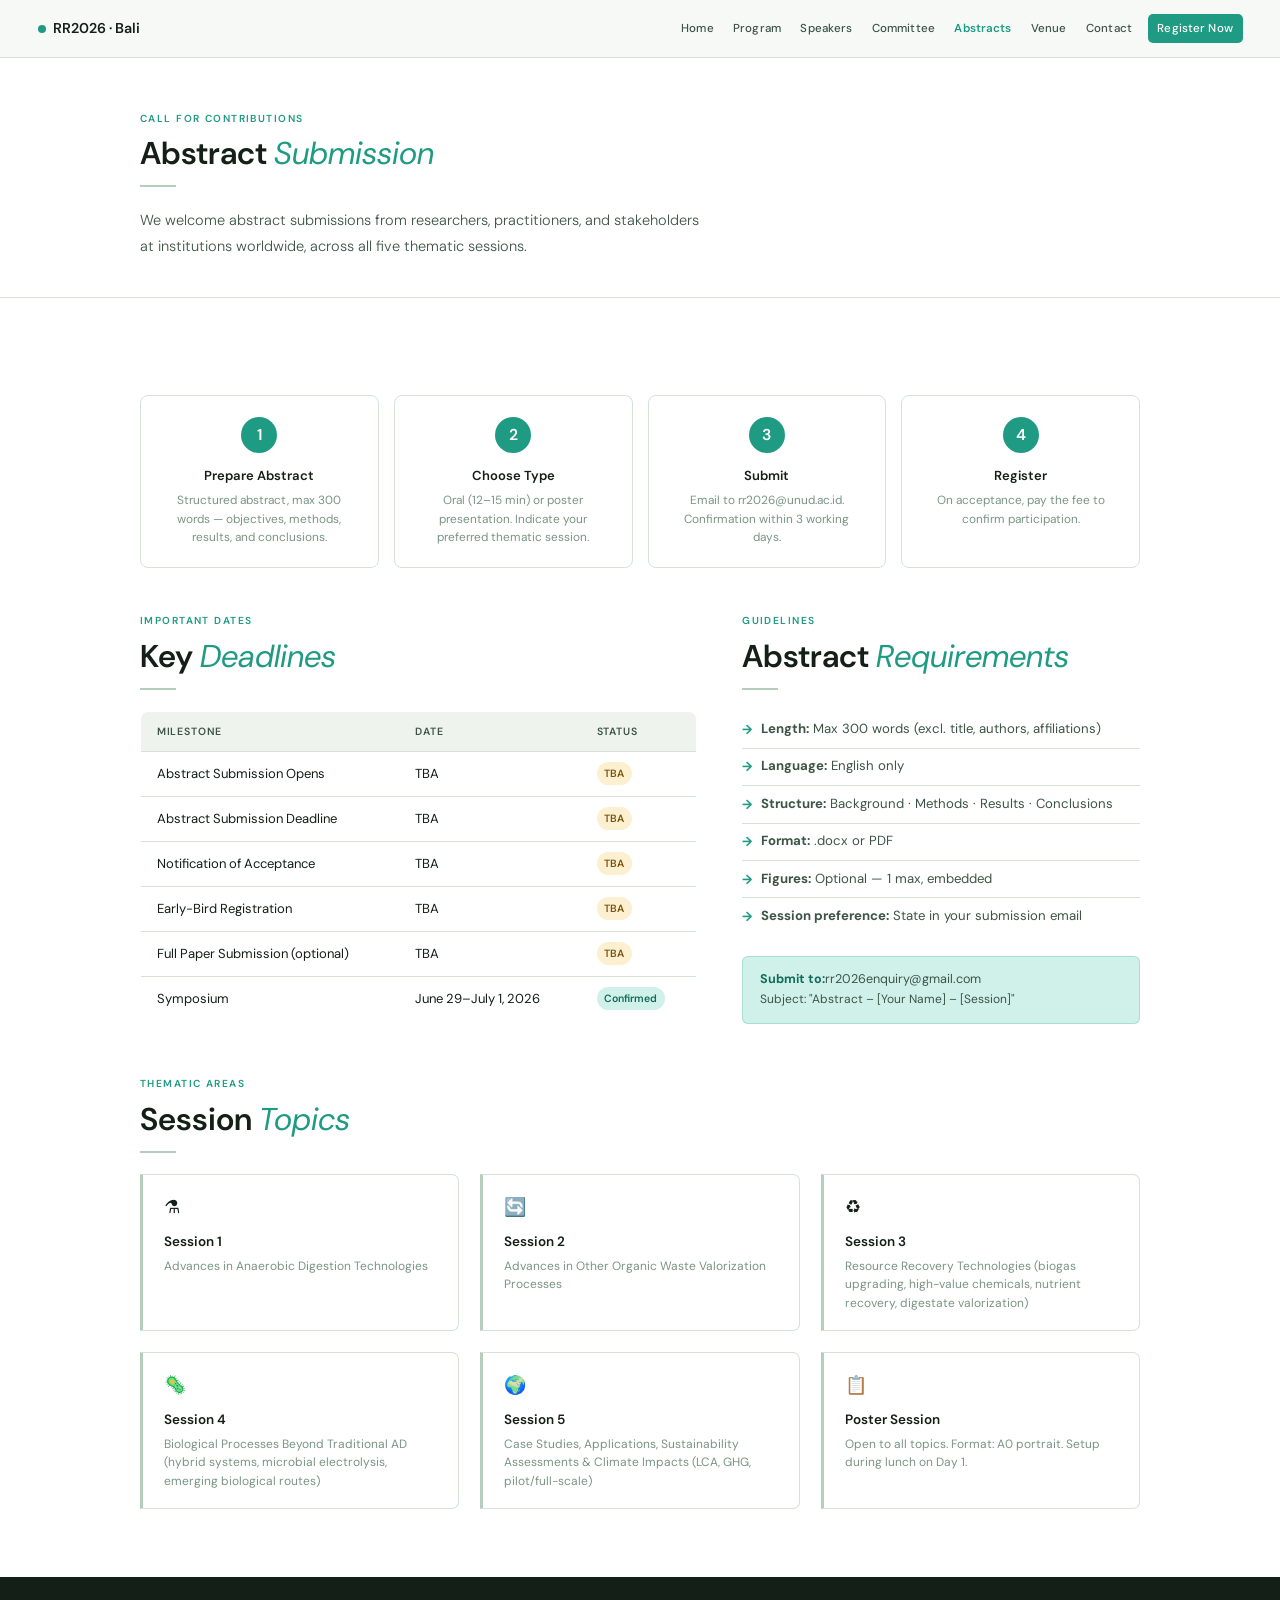
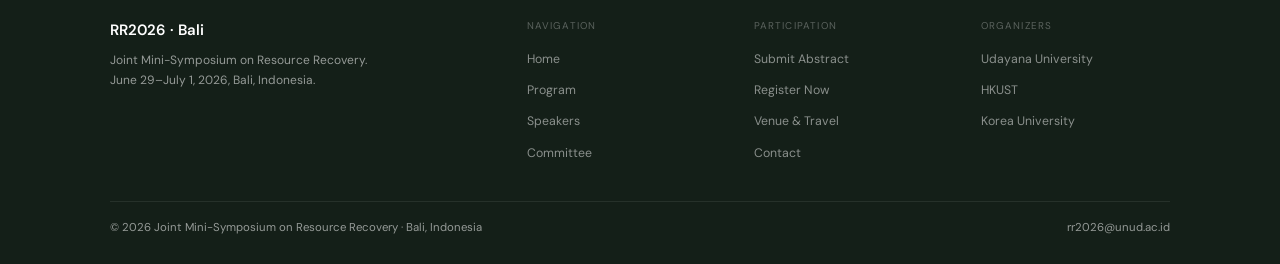
==== commit 4547e248: "abstracts.html" ====
--- a/abstracts.html
+++ b/abstracts.html
@@ -80,7 +80,7 @@
             <li><span class="ck-icon">→</span><div><strong>Session preference:</strong> State in your submission email</div></li>
           </ul>
           <div class="notice notice-teal" style="margin-top:1.4rem;">
-            <strong>Submit to:</strong> rr2026@unud.ac.id<br>
+            <strong>Submit to:</strong>rr2026enquiry@gmail.com<br>
             <span style="font-size:0.8rem;">Subject: "Abstract – [Your Name] – [Session]"</span>
           </div>
         </div>
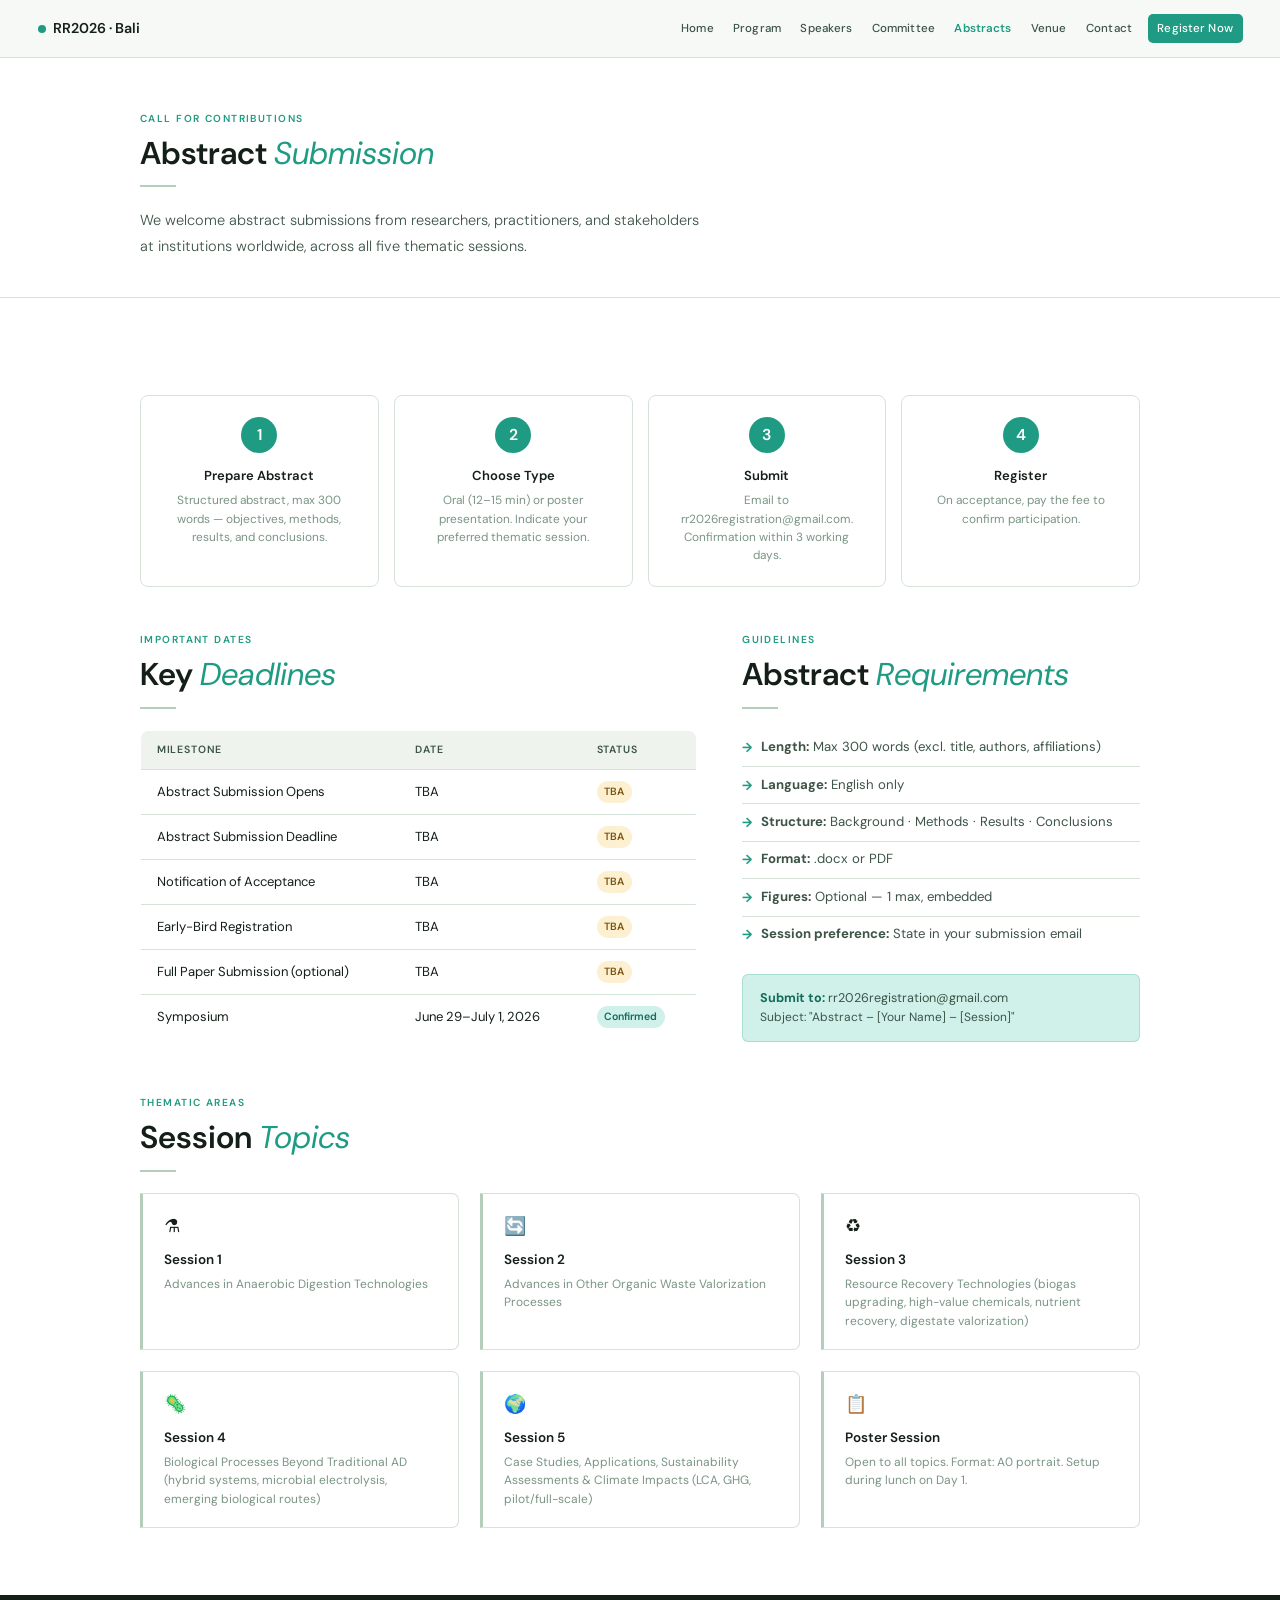
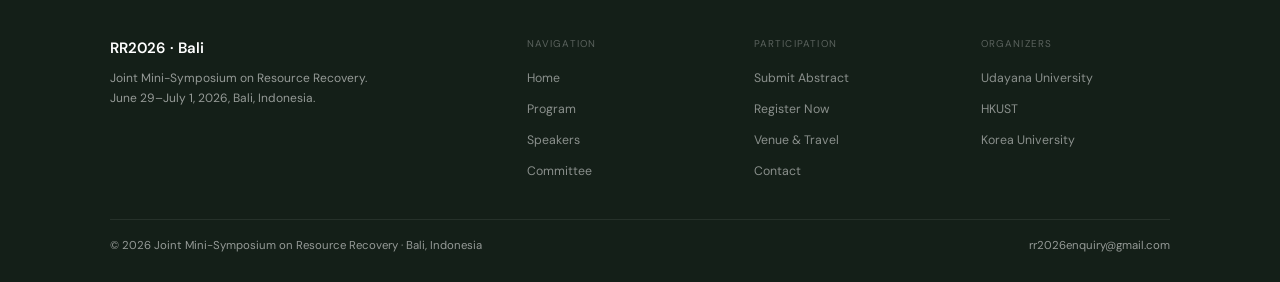
==== commit 3373f9a2: "abstracts.html" ====
--- a/abstracts.html
+++ b/abstracts.html
@@ -46,7 +46,7 @@
       <div class="steps-row">
         <div class="step-card"><div class="step-num">1</div><div class="step-title">Prepare Abstract</div><div class="step-desc">Structured abstract, max 300 words — objectives, methods, results, and conclusions.</div></div>
         <div class="step-card"><div class="step-num">2</div><div class="step-title">Choose Type</div><div class="step-desc">Oral (12–15 min) or poster presentation. Indicate your preferred thematic session.</div></div>
-        <div class="step-card"><div class="step-num">3</div><div class="step-title">Submit</div><div class="step-desc">Email to rr2026@unud.ac.id. Confirmation within 3 working days.</div></div>
+        <div class="step-card"><div class="step-num">3</div><div class="step-title">Submit</div><div class="step-desc">Email to rr2026registration@gmail.com. Confirmation within 3 working days.</div></div>
         <div class="step-card"><div class="step-num">4</div><div class="step-title">Register</div><div class="step-desc">On acceptance, pay the fee to confirm participation.</div></div>
       </div>
 
@@ -80,7 +80,7 @@
             <li><span class="ck-icon">→</span><div><strong>Session preference:</strong> State in your submission email</div></li>
           </ul>
           <div class="notice notice-teal" style="margin-top:1.4rem;">
-            <strong>Submit to:</strong>rr2026enquiry@gmail.com<br>
+            <strong>Submit to:</strong> <a href="mailto:rr2026registration@gmail.com" style="color:inherit;">rr2026registration@gmail.com</a><br>
             <span style="font-size:0.8rem;">Subject: "Abstract – [Your Name] – [Session]"</span>
           </div>
         </div>
@@ -112,7 +112,7 @@
     <div><div class="footer-col-ttl">Participation</div><ul class="footer-links"><li><a href="abstracts.html">Submit Abstract</a></li><li><a href="register.html">Register Now</a></li><li><a href="venue.html">Venue &amp; Travel</a></li><li><a href="contact.html">Contact</a></li></ul></div>
     <div><div class="footer-col-ttl">Organizers</div><ul class="footer-links"><li><a href="https://unud.ac.id" target="_blank">Udayana University</a></li><li><a href="https://hkust.edu.hk" target="_blank">HKUST</a></li><li><a href="https://korea.ac.kr" target="_blank">Korea University</a></li></ul></div>
   </div>
-  <div class="footer-bottom"><span>© 2026 Joint Mini-Symposium on Resource Recovery · Bali, Indonesia</span><span>rr2026@unud.ac.id</span></div>
+  <div class="footer-bottom"><span>© 2026 Joint Mini-Symposium on Resource Recovery · Bali, Indonesia</span><span><a href="mailto:rr2026enquiry@gmail.com" style="color:inherit;">rr2026enquiry@gmail.com</a></span></div>
 </footer>
 <script src="main.js"></script>
 </body>
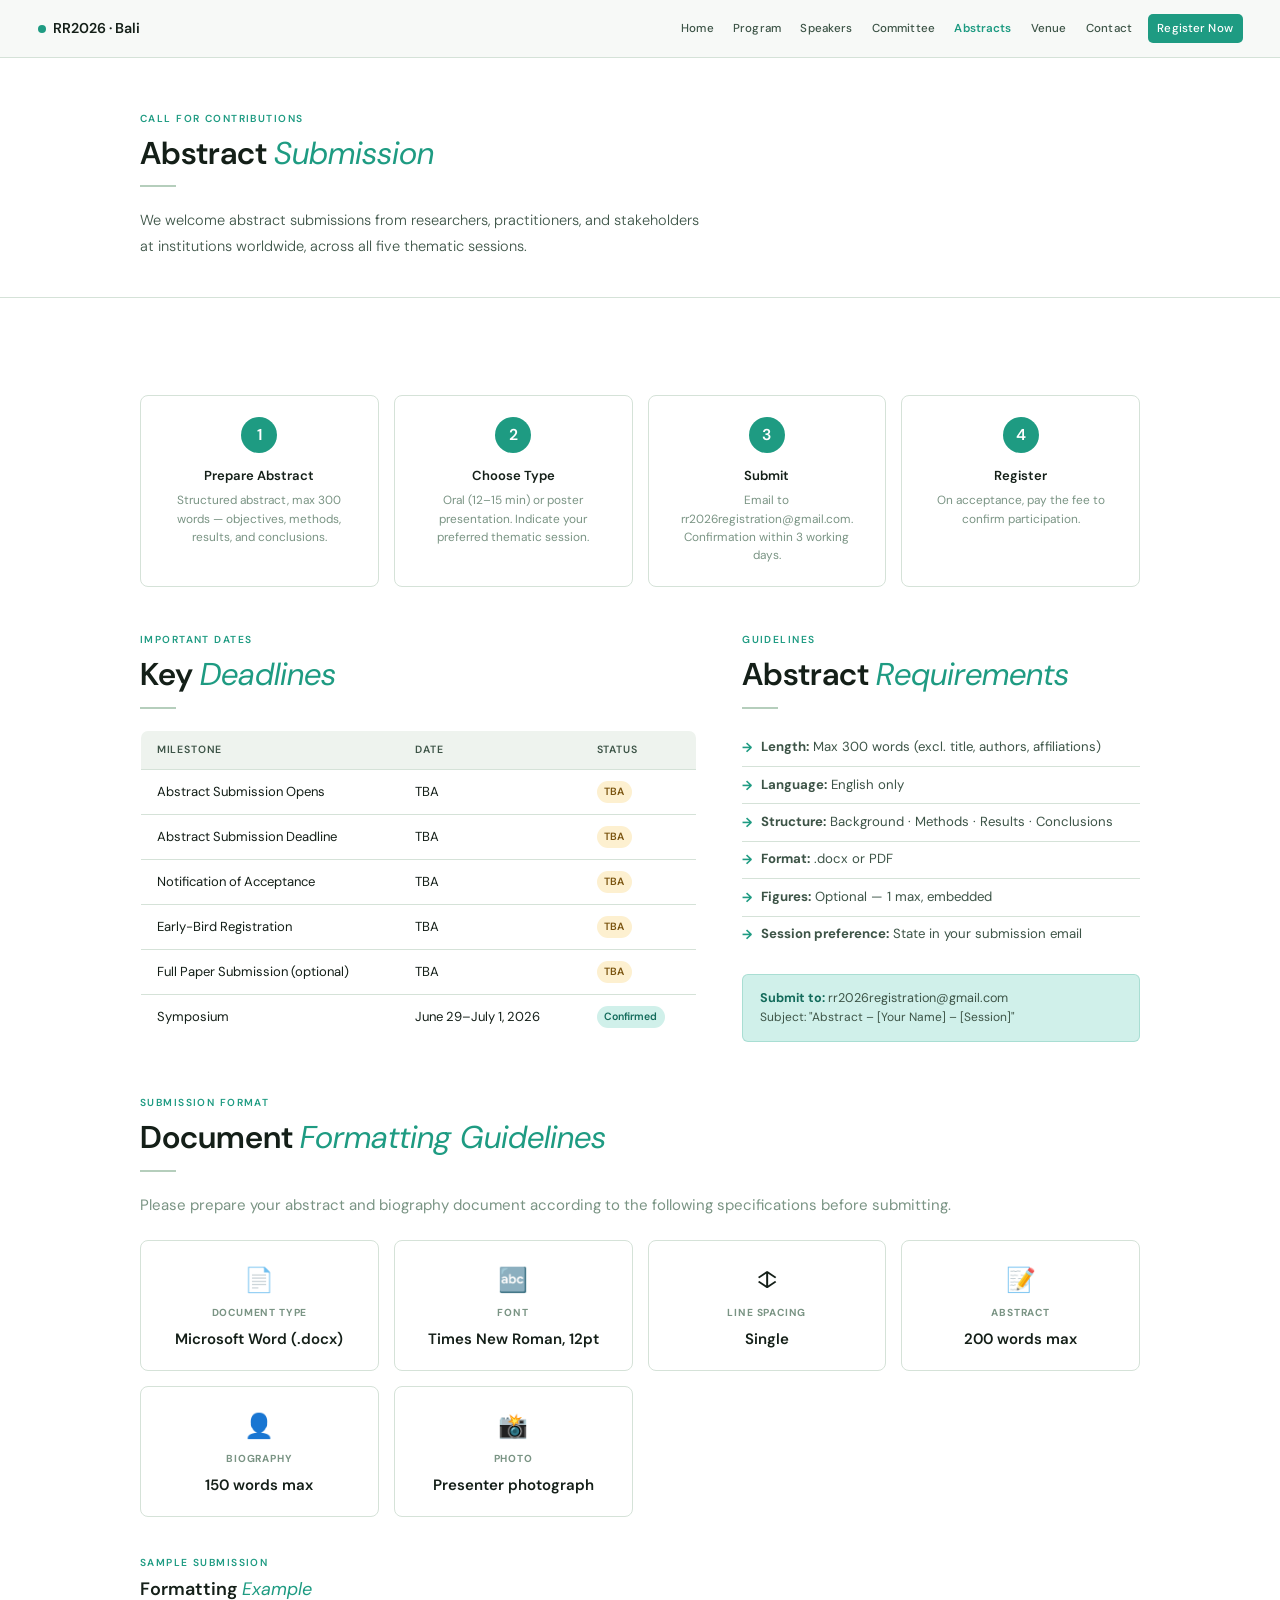
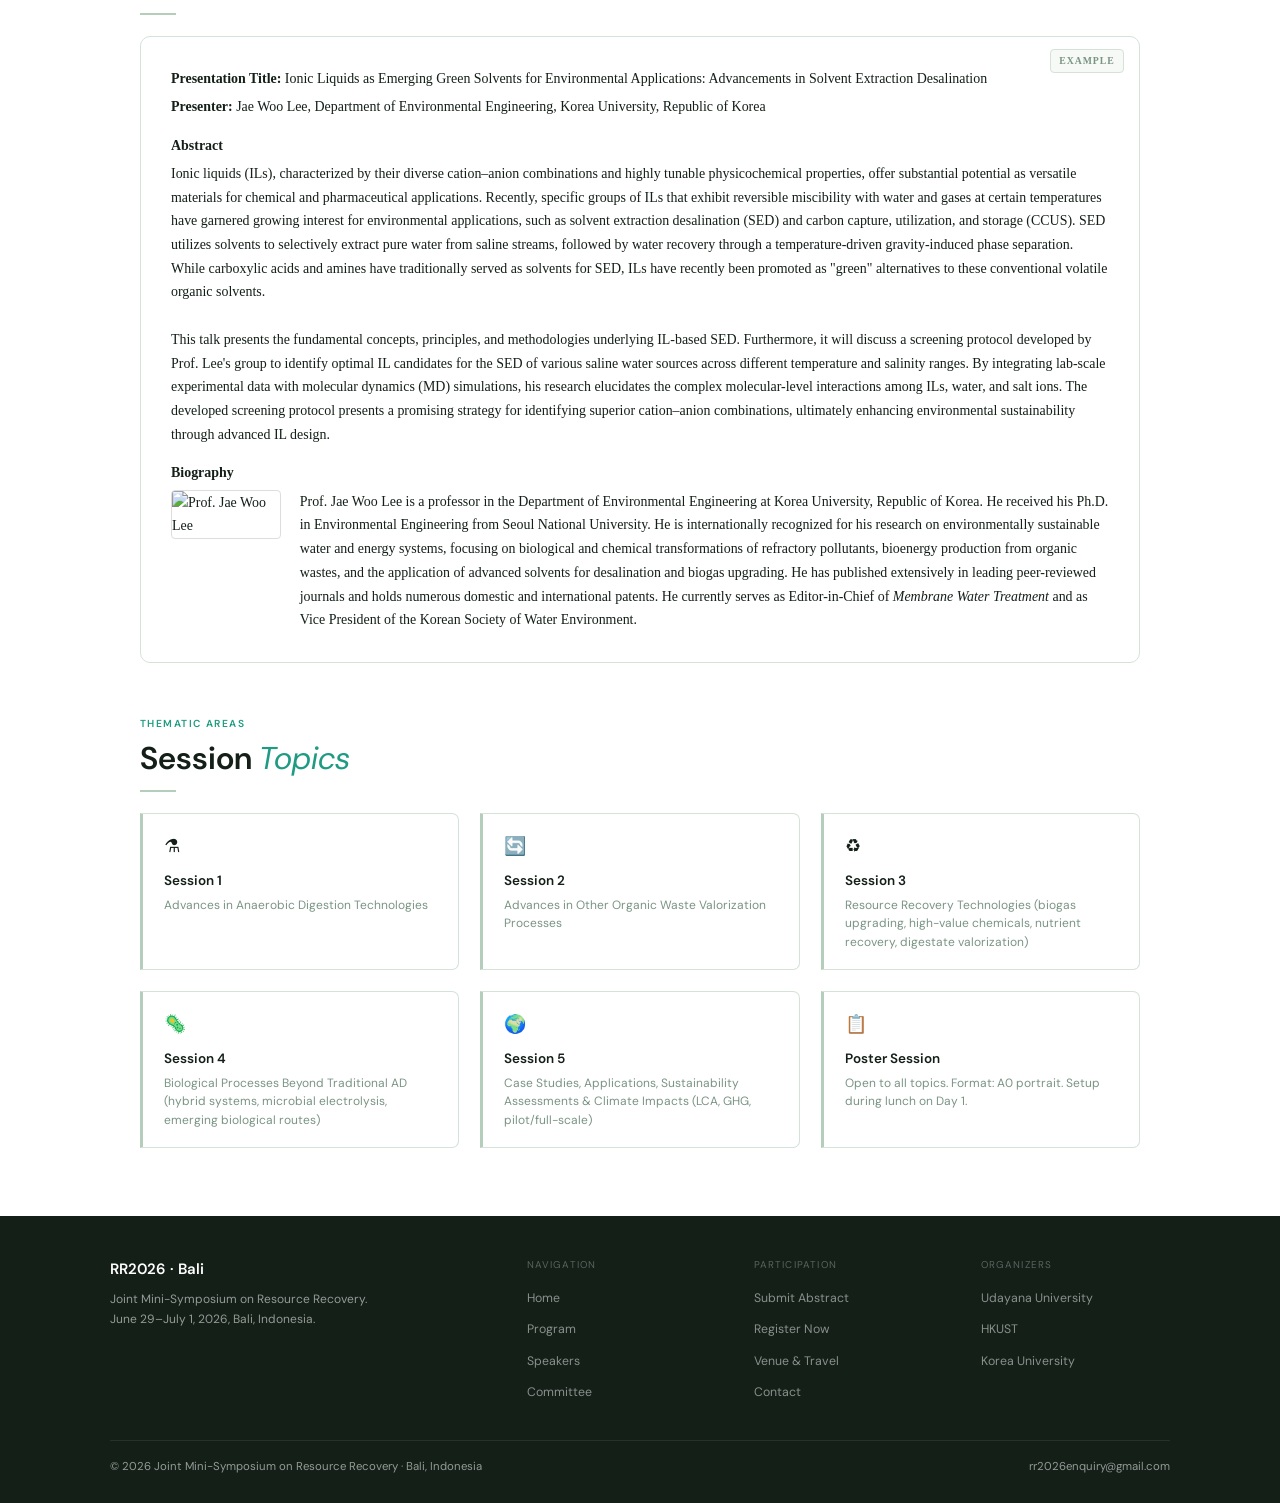
==== commit 16ccb22c: "abstracts.html" ====
--- a/abstracts.html
+++ b/abstracts.html
@@ -86,6 +86,67 @@
         </div>
       </div>
 
+      <!-- Formatting Guidelines -->
+      <div style="margin-top:3.5rem;">
+        <p class="eyebrow">Submission Format</p>
+        <h2 class="section-title">Document <em>Formatting Guidelines</em></h2>
+        <div class="rule"></div>
+        <p style="color:var(--muted);margin-bottom:1.5rem;">Please prepare your abstract and biography document according to the following specifications before submitting.</p>
+        <div style="display:grid;grid-template-columns:repeat(auto-fit,minmax(200px,1fr));gap:1rem;margin-bottom:2rem;">
+          <div style="background:var(--surface);border:1px solid var(--border);border-radius:8px;padding:1.25rem;text-align:center;">
+            <div style="font-size:1.6rem;margin-bottom:0.4rem;">📄</div>
+            <div style="font-size:0.68rem;font-weight:700;text-transform:uppercase;letter-spacing:0.08em;color:var(--muted);margin-bottom:0.3rem;">Document Type</div>
+            <div style="font-weight:600;">Microsoft Word (.docx)</div>
+          </div>
+          <div style="background:var(--surface);border:1px solid var(--border);border-radius:8px;padding:1.25rem;text-align:center;">
+            <div style="font-size:1.6rem;margin-bottom:0.4rem;">🔤</div>
+            <div style="font-size:0.68rem;font-weight:700;text-transform:uppercase;letter-spacing:0.08em;color:var(--muted);margin-bottom:0.3rem;">Font</div>
+            <div style="font-weight:600;">Times New Roman, 12pt</div>
+          </div>
+          <div style="background:var(--surface);border:1px solid var(--border);border-radius:8px;padding:1.25rem;text-align:center;">
+            <div style="font-size:1.6rem;margin-bottom:0.4rem;">↕️</div>
+            <div style="font-size:0.68rem;font-weight:700;text-transform:uppercase;letter-spacing:0.08em;color:var(--muted);margin-bottom:0.3rem;">Line Spacing</div>
+            <div style="font-weight:600;">Single</div>
+          </div>
+          <div style="background:var(--surface);border:1px solid var(--border);border-radius:8px;padding:1.25rem;text-align:center;">
+            <div style="font-size:1.6rem;margin-bottom:0.4rem;">📝</div>
+            <div style="font-size:0.68rem;font-weight:700;text-transform:uppercase;letter-spacing:0.08em;color:var(--muted);margin-bottom:0.3rem;">Abstract</div>
+            <div style="font-weight:600;">200 words max</div>
+          </div>
+          <div style="background:var(--surface);border:1px solid var(--border);border-radius:8px;padding:1.25rem;text-align:center;">
+            <div style="font-size:1.6rem;margin-bottom:0.4rem;">👤</div>
+            <div style="font-size:0.68rem;font-weight:700;text-transform:uppercase;letter-spacing:0.08em;color:var(--muted);margin-bottom:0.3rem;">Biography</div>
+            <div style="font-weight:600;">150 words max</div>
+          </div>
+          <div style="background:var(--surface);border:1px solid var(--border);border-radius:8px;padding:1.25rem;text-align:center;">
+            <div style="font-size:1.6rem;margin-bottom:0.4rem;">📸</div>
+            <div style="font-size:0.68rem;font-weight:700;text-transform:uppercase;letter-spacing:0.08em;color:var(--muted);margin-bottom:0.3rem;">Photo</div>
+            <div style="font-weight:600;">Presenter photograph</div>
+          </div>
+        </div>
+
+        <!-- Example -->
+        <p class="eyebrow" style="margin-top:2.5rem;">Sample Submission</p>
+        <h2 class="section-title" style="font-size:1.2rem;">Formatting <em>Example</em></h2>
+        <div class="rule"></div>
+        <div style="background:var(--surface);border:1px solid var(--border);border-radius:10px;padding:2rem;margin-top:1rem;font-family:'Times New Roman',serif;font-size:0.93rem;line-height:1.7;position:relative;">
+          <div style="position:absolute;top:0.75rem;right:1rem;font-size:0.65rem;font-weight:700;text-transform:uppercase;letter-spacing:0.1em;color:var(--muted);background:var(--bg);border:1px solid var(--border);border-radius:4px;padding:0.2rem 0.55rem;">Example</div>
+
+          <p style="margin:0 0 0.25rem;"><strong>Presentation Title:</strong> Ionic Liquids as Emerging Green Solvents for Environmental Applications: Advancements in Solvent Extraction Desalination</p>
+          <p style="margin:0 0 1rem;"><strong>Presenter:</strong> Jae Woo Lee, Department of Environmental Engineering, Korea University, Republic of Korea</p>
+
+          <p style="margin:0 0 0.3rem;"><strong>Abstract</strong></p>
+          <p style="margin:0 0 1rem;">Ionic liquids (ILs), characterized by their diverse cation–anion combinations and highly tunable physicochemical properties, offer substantial potential as versatile materials for chemical and pharmaceutical applications. Recently, specific groups of ILs that exhibit reversible miscibility with water and gases at certain temperatures have garnered growing interest for environmental applications, such as solvent extraction desalination (SED) and carbon capture, utilization, and storage (CCUS). SED utilizes solvents to selectively extract pure water from saline streams, followed by water recovery through a temperature-driven gravity-induced phase separation. While carboxylic acids and amines have traditionally served as solvents for SED, ILs have recently been promoted as "green" alternatives to these conventional volatile organic solvents.<br><br>
+          This talk presents the fundamental concepts, principles, and methodologies underlying IL-based SED. Furthermore, it will discuss a screening protocol developed by Prof. Lee's group to identify optimal IL candidates for the SED of various saline water sources across different temperature and salinity ranges. By integrating lab-scale experimental data with molecular dynamics (MD) simulations, his research elucidates the complex molecular-level interactions among ILs, water, and salt ions. The developed screening protocol presents a promising strategy for identifying superior cation–anion combinations, ultimately enhancing environmental sustainability through advanced IL design.</p>
+
+          <p style="margin:0 0 0.3rem;"><strong>Biography</strong></p>
+          <div style="display:flex;gap:1.25rem;align-items:flex-start;flex-wrap:wrap;">
+            <img src="presenter_photo_example.jpg" alt="Prof. Jae Woo Lee" style="width:110px;height:auto;border-radius:4px;border:1px solid #ddd;flex-shrink:0;object-fit:cover;">
+            <p style="margin:0;flex:1;min-width:200px;">Prof. Jae Woo Lee is a professor in the Department of Environmental Engineering at Korea University, Republic of Korea. He received his Ph.D. in Environmental Engineering from Seoul National University. He is internationally recognized for his research on environmentally sustainable water and energy systems, focusing on biological and chemical transformations of refractory pollutants, bioenergy production from organic wastes, and the application of advanced solvents for desalination and biogas upgrading. He has published extensively in leading peer-reviewed journals and holds numerous domestic and international patents. He currently serves as Editor-in-Chief of <em>Membrane Water Treatment</em> and as Vice President of the Korean Society of Water Environment.</p>
+          </div>
+        </div>
+      </div>
+
       <div style="margin-top:3.5rem;">
         <p class="eyebrow">Thematic Areas</p>
         <h2 class="section-title">Session <em>Topics</em></h2>
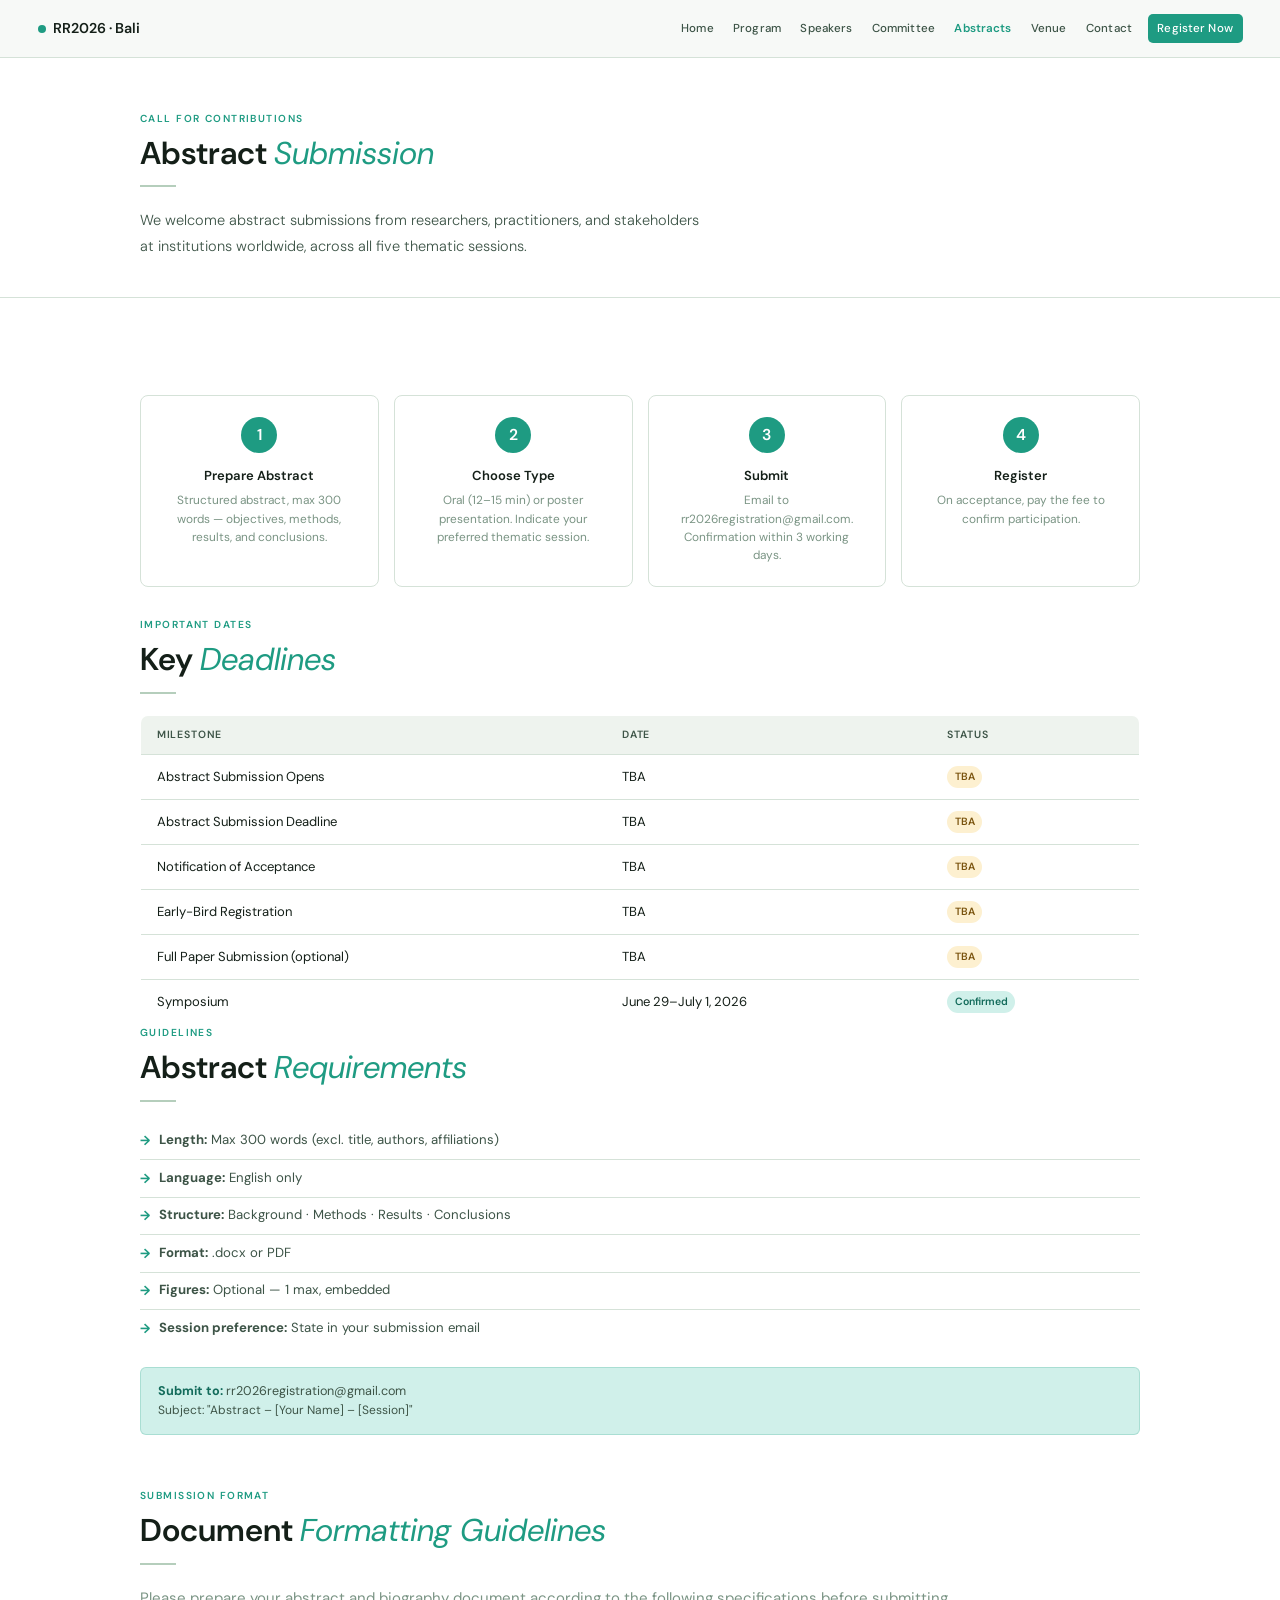
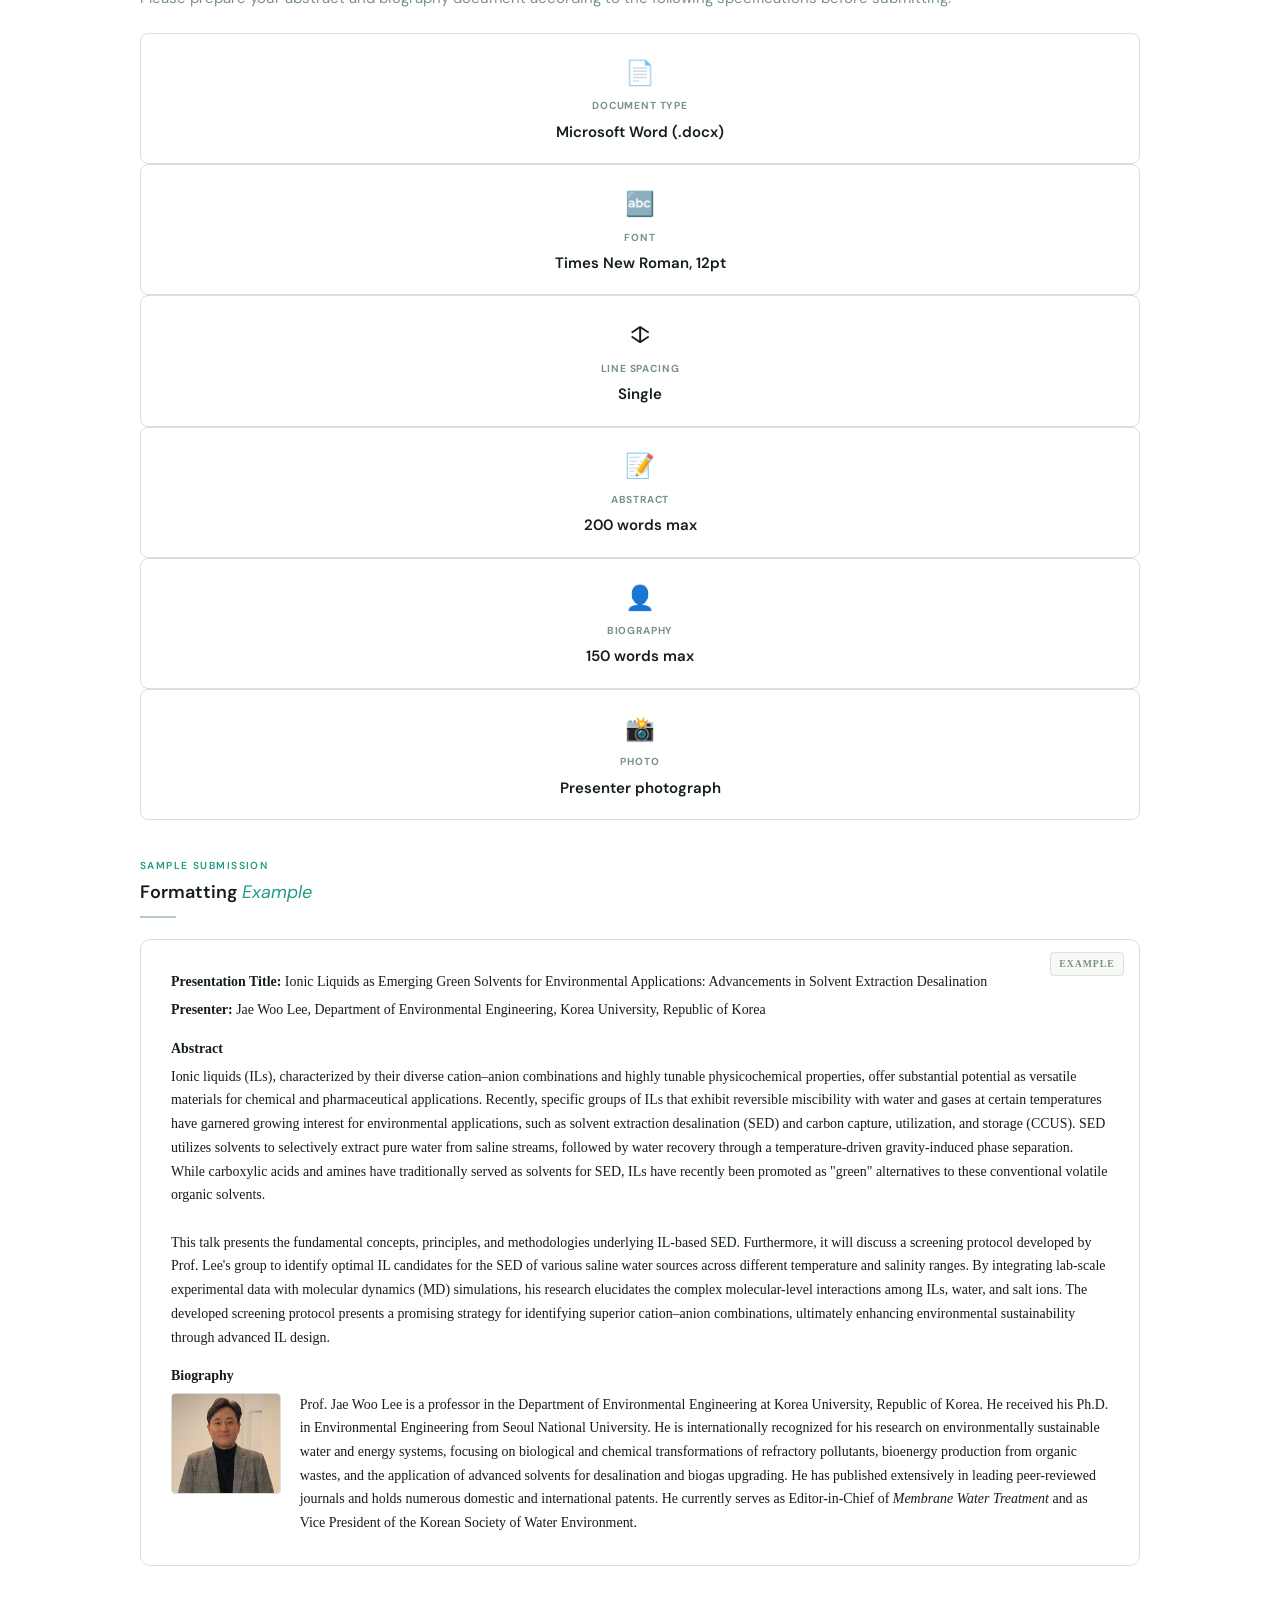
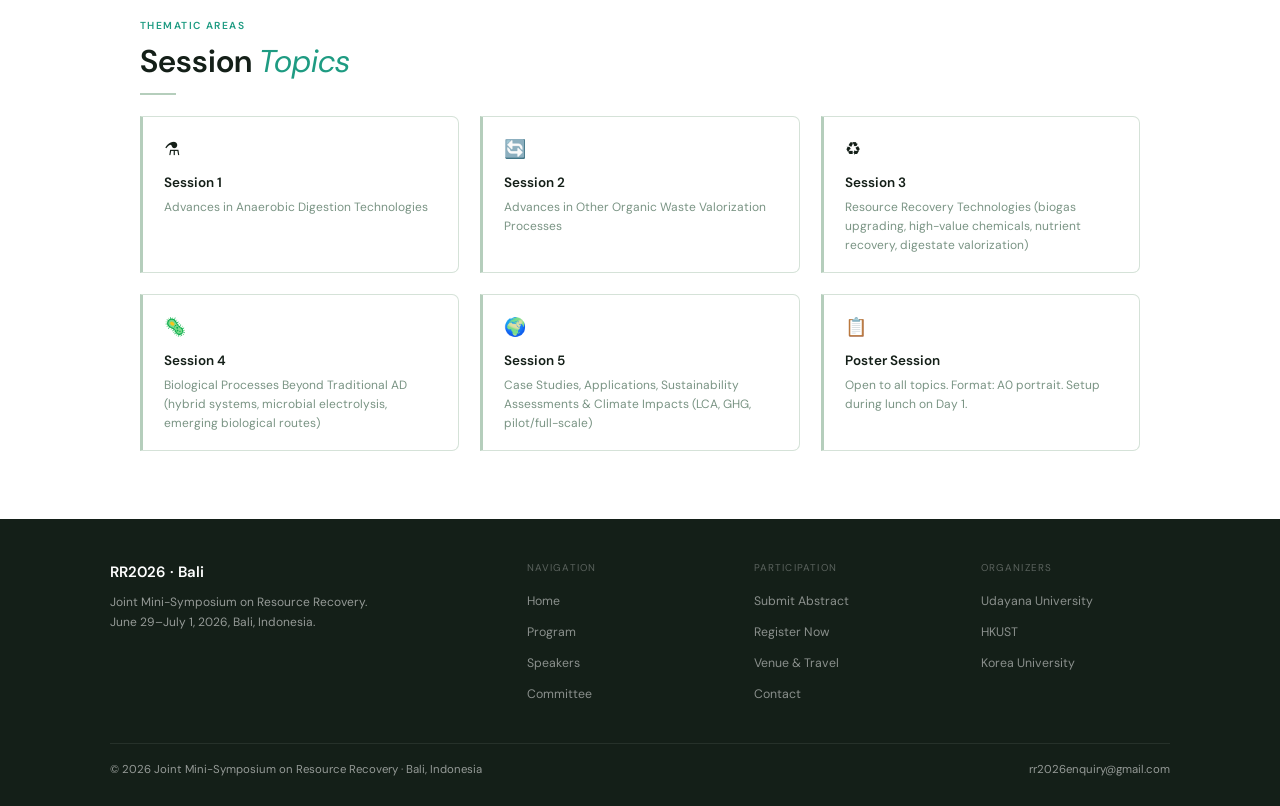
==== commit 94510687: "abstracts.html" ====
--- a/abstracts.html
+++ b/abstracts.html
@@ -50,22 +50,24 @@
         <div class="step-card"><div class="step-num">4</div><div class="step-title">Register</div><div class="step-desc">On acceptance, pay the fee to confirm participation.</div></div>
       </div>
 
-      <div style="display:grid;grid-template-columns:1.4fr 1fr;gap:3rem;align-items:start;margin-top:3rem;">
+      <div class="abstract-content-layout">
         <div>
           <p class="eyebrow">Important Dates</p>
           <h2 class="section-title">Key <em>Deadlines</em></h2>
           <div class="rule"></div>
-          <table class="dates-table">
-            <thead><tr><th>Milestone</th><th>Date</th><th>Status</th></tr></thead>
-            <tbody>
-              <tr><td>Abstract Submission Opens</td><td>TBA</td><td><span class="spill spill-tba">TBA</span></td></tr>
-              <tr><td>Abstract Submission Deadline</td><td>TBA</td><td><span class="spill spill-tba">TBA</span></td></tr>
-              <tr><td>Notification of Acceptance</td><td>TBA</td><td><span class="spill spill-tba">TBA</span></td></tr>
-              <tr><td>Early-Bird Registration</td><td>TBA</td><td><span class="spill spill-tba">TBA</span></td></tr>
-              <tr><td>Full Paper Submission (optional)</td><td>TBA</td><td><span class="spill spill-tba">TBA</span></td></tr>
-              <tr><td>Symposium</td><td>June 29–July 1, 2026</td><td><span class="spill spill-ok">Confirmed</span></td></tr>
-            </tbody>
-          </table>
+          <div class="table-wrapper">
+            <table class="dates-table">
+              <thead><tr><th>Milestone</th><th>Date</th><th>Status</th></tr></thead>
+              <tbody>
+                <tr><td>Abstract Submission Opens</td><td>TBA</td><td><span class="spill spill-tba">TBA</span></td></tr>
+                <tr><td>Abstract Submission Deadline</td><td>TBA</td><td><span class="spill spill-tba">TBA</span></td></tr>
+                <tr><td>Notification of Acceptance</td><td>TBA</td><td><span class="spill spill-tba">TBA</span></td></tr>
+                <tr><td>Early-Bird Registration</td><td>TBA</td><td><span class="spill spill-tba">TBA</span></td></tr>
+                <tr><td>Full Paper Submission (optional)</td><td>TBA</td><td><span class="spill spill-tba">TBA</span></td></tr>
+                <tr><td>Symposium</td><td>June 29–July 1, 2026</td><td><span class="spill spill-ok">Confirmed</span></td></tr>
+              </tbody>
+            </table>
+          </div>
         </div>
         <div>
           <p class="eyebrow">Guidelines</p>
@@ -92,7 +94,7 @@
         <h2 class="section-title">Document <em>Formatting Guidelines</em></h2>
         <div class="rule"></div>
         <p style="color:var(--muted);margin-bottom:1.5rem;">Please prepare your abstract and biography document according to the following specifications before submitting.</p>
-        <div style="display:grid;grid-template-columns:repeat(auto-fit,minmax(200px,1fr));gap:1rem;margin-bottom:2rem;">
+        <div class="formatting-grid">
           <div style="background:var(--surface);border:1px solid var(--border);border-radius:8px;padding:1.25rem;text-align:center;">
             <div style="font-size:1.6rem;margin-bottom:0.4rem;">📄</div>
             <div style="font-size:0.68rem;font-weight:700;text-transform:uppercase;letter-spacing:0.08em;color:var(--muted);margin-bottom:0.3rem;">Document Type</div>
